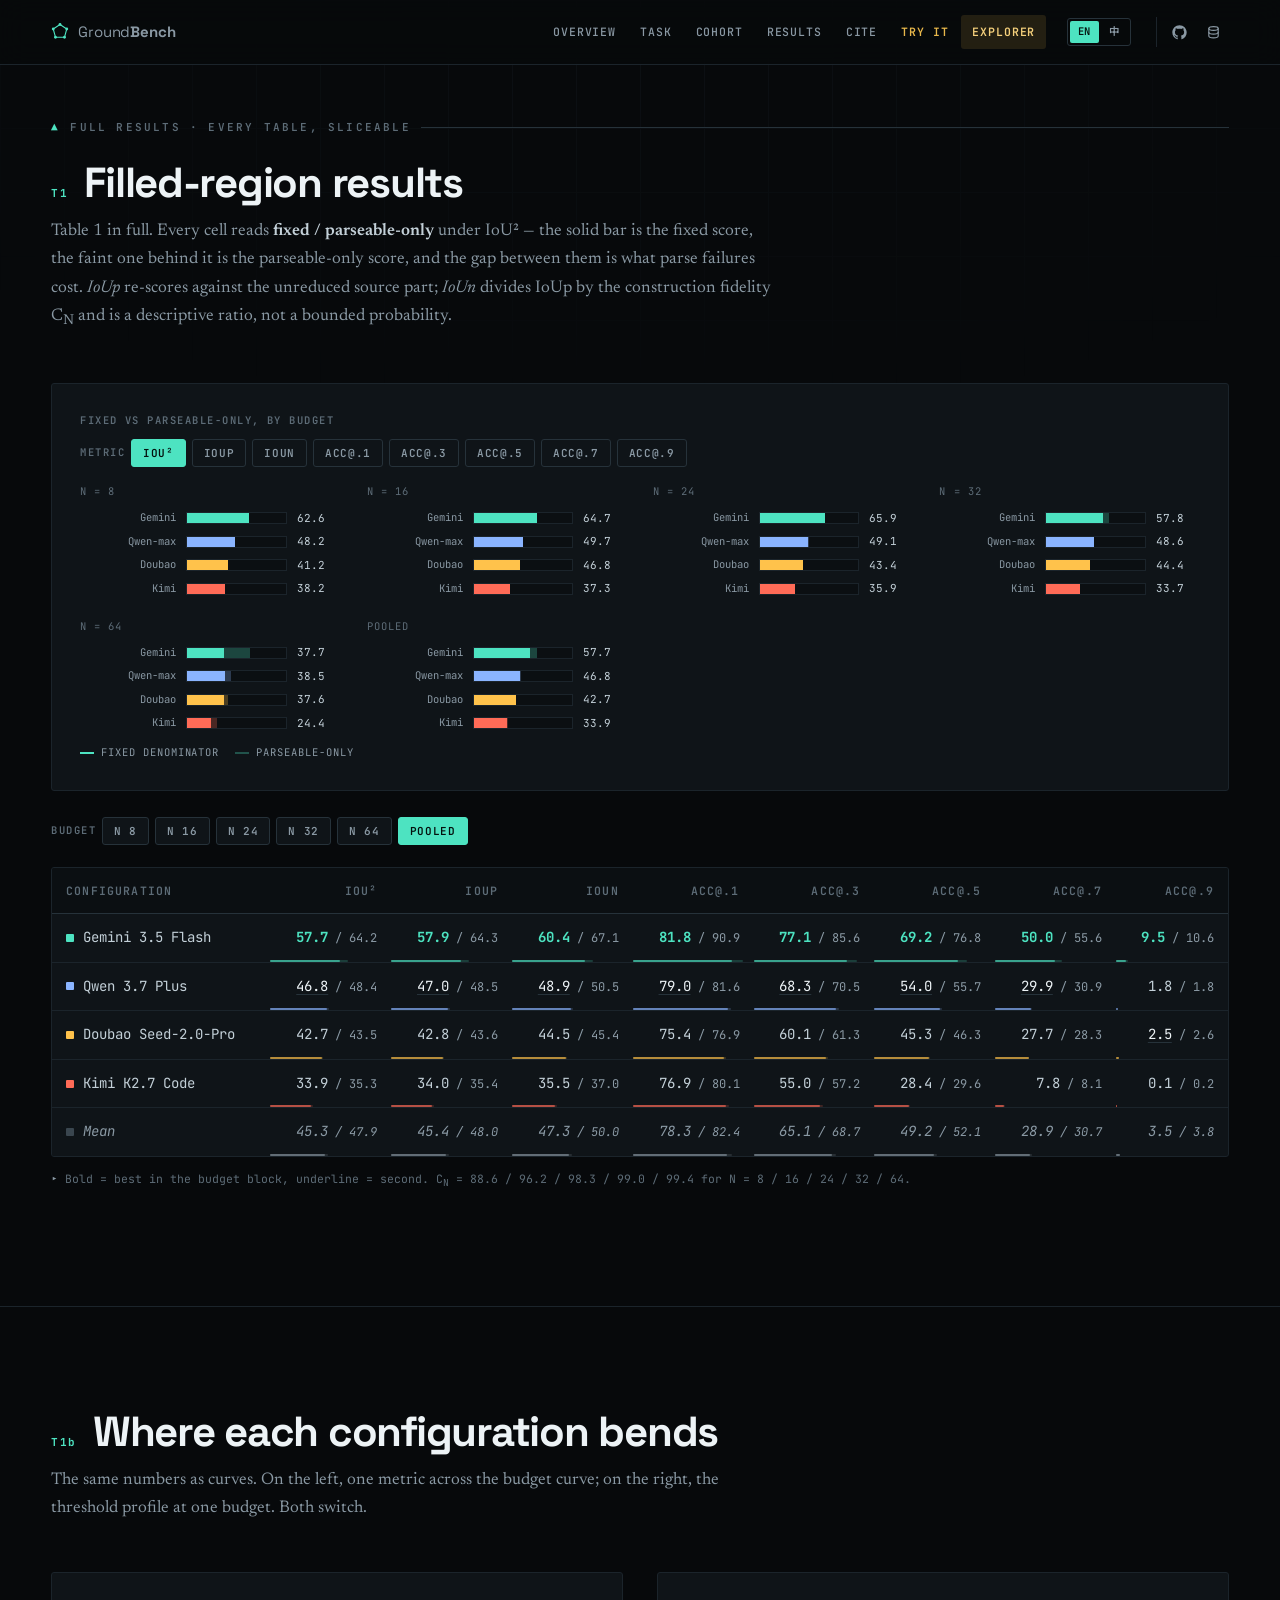
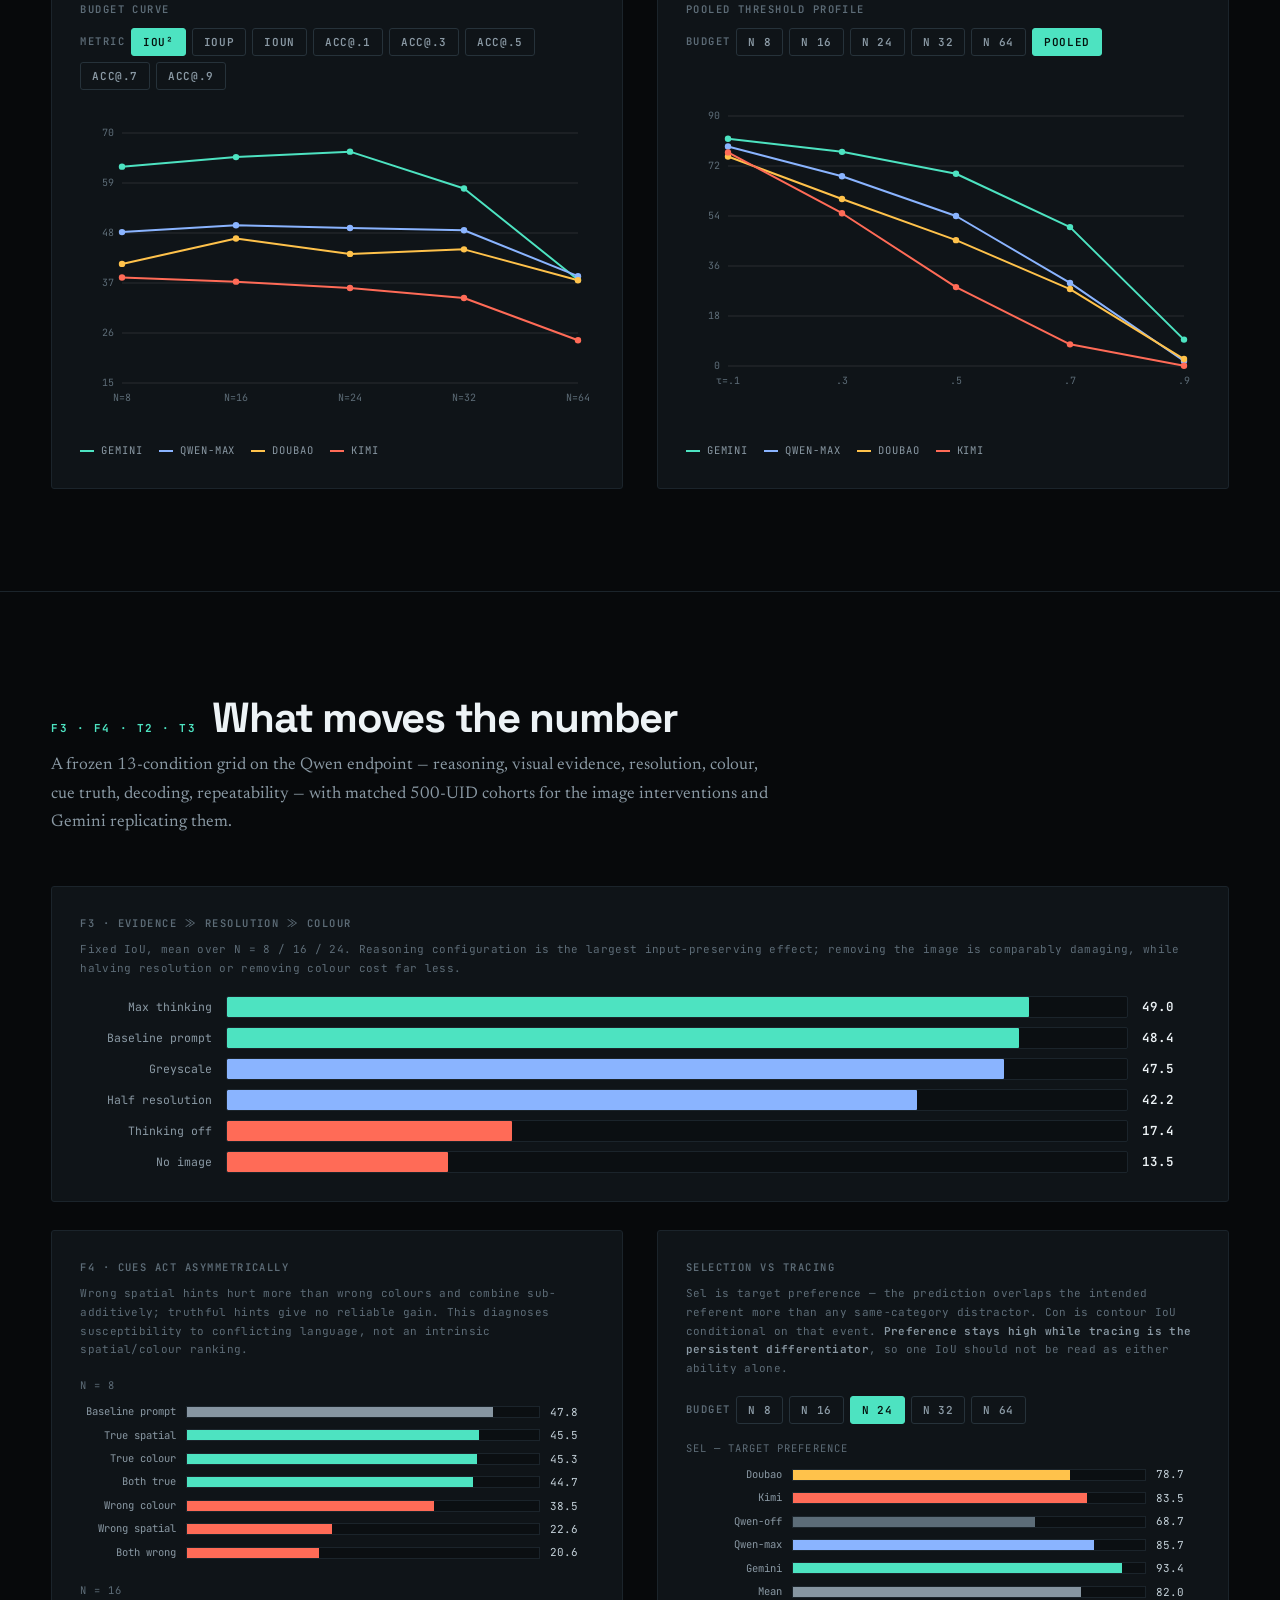
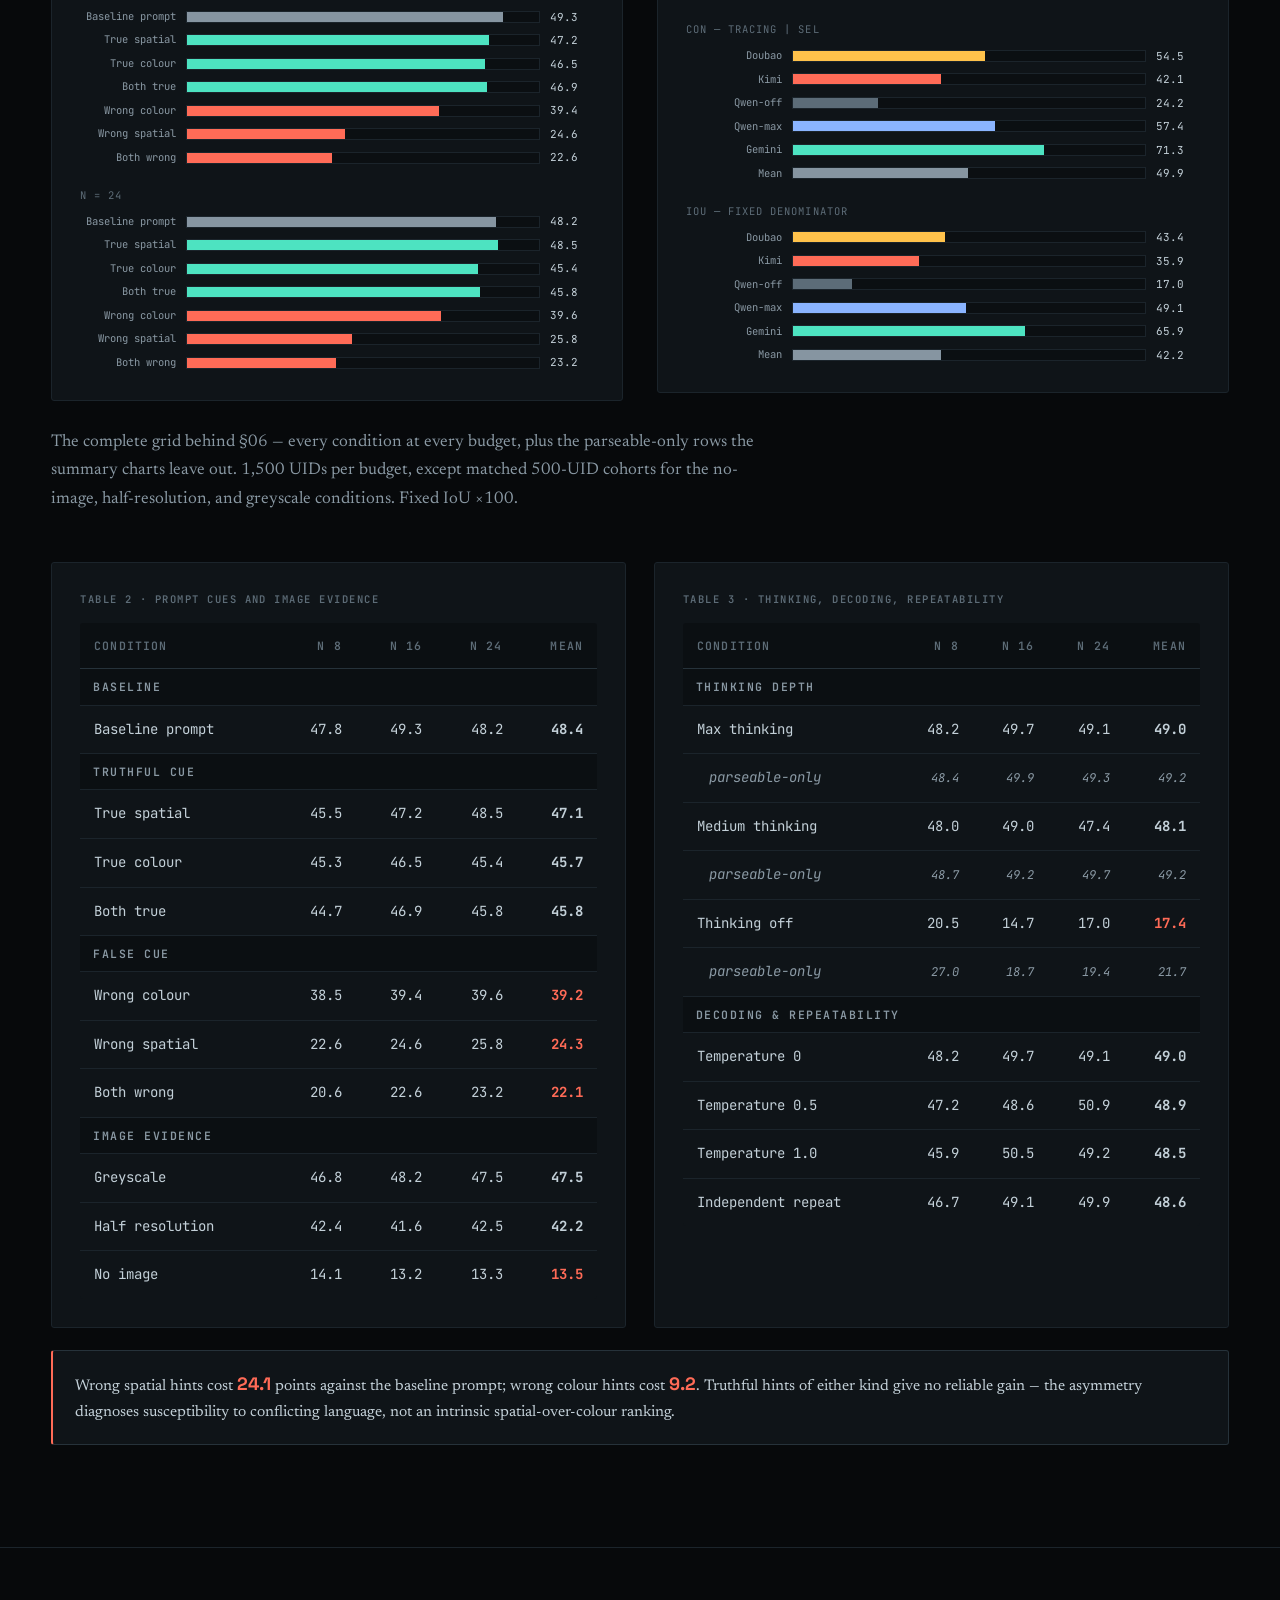
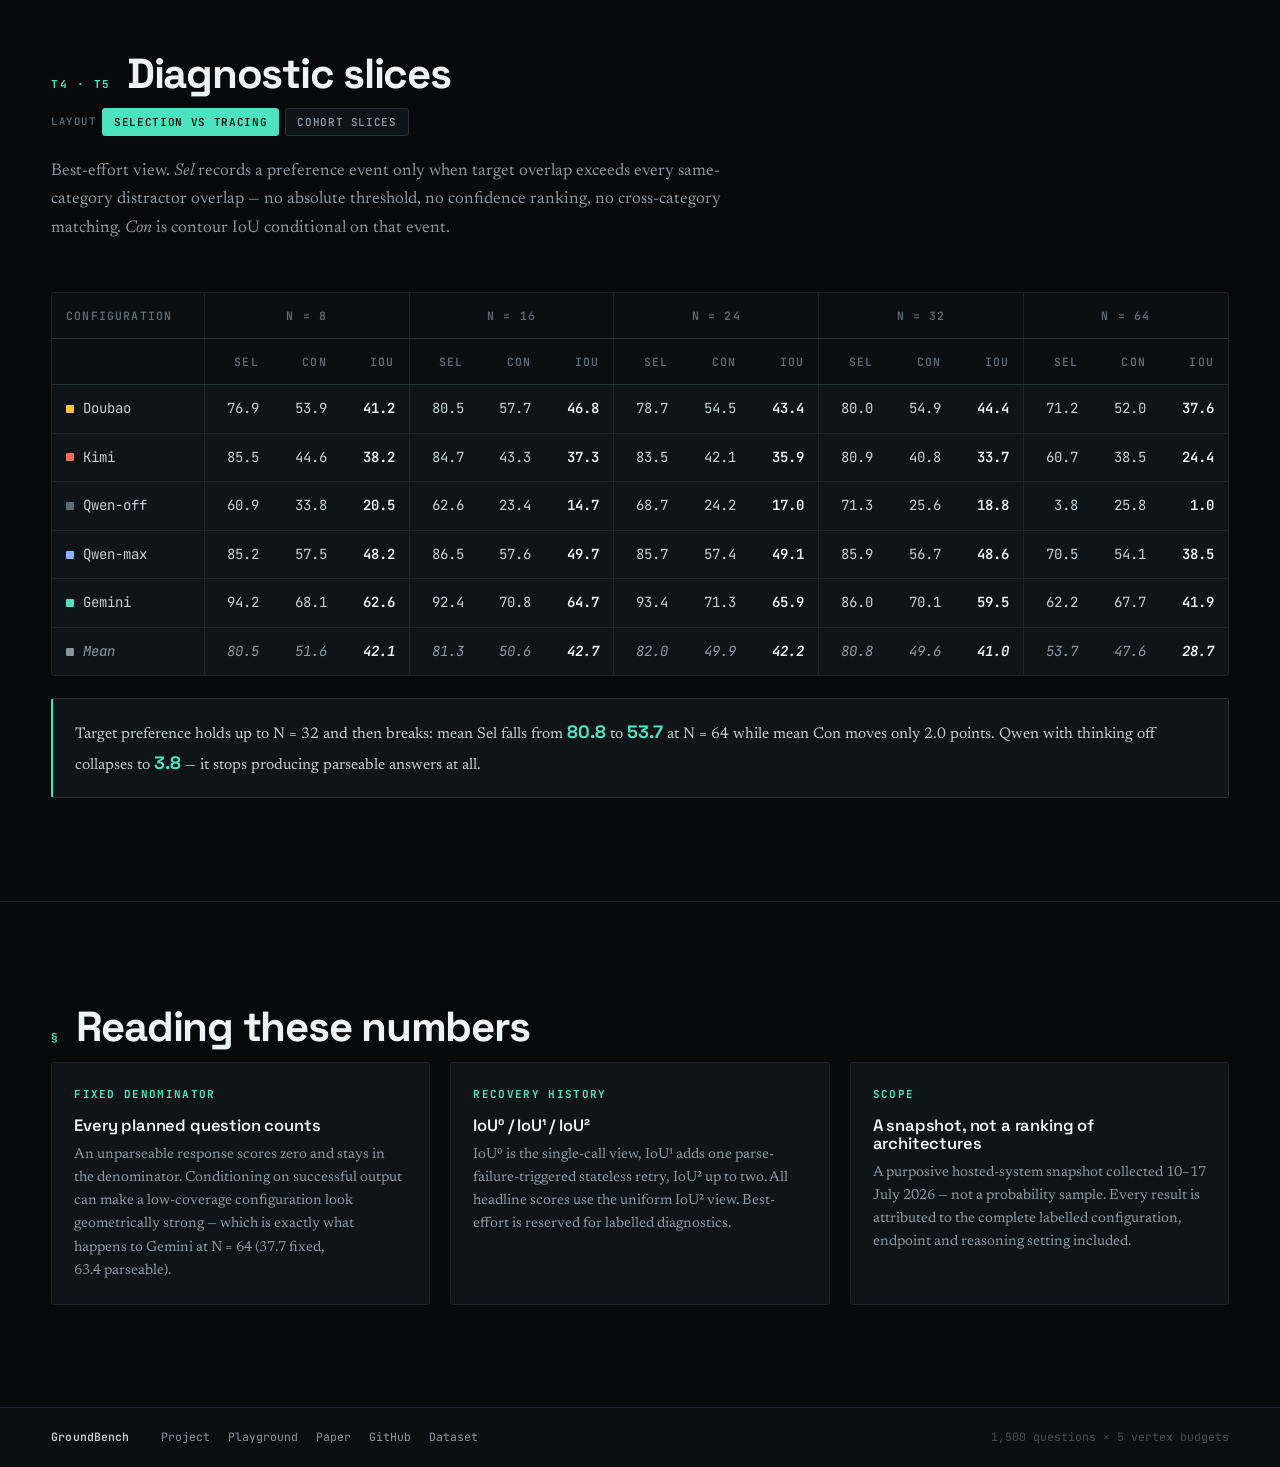
==== explorer.html @ a78e436f "Deploy the project site Three bilingual pages (project page, table explorer, tracing playground) wit" ====
<!doctype html>
<html lang="en">
<head>
<meta charset="utf-8" />
<meta name="viewport" content="width=device-width, initial-scale=1" />
<title>Results explorer — GroundBench</title>
<meta name="description" content="Every table from the GroundBench paper, sliceable: filled-region results, cue and reasoning ablations, selection/tracing diagnostics, and cohort slices." />
<link rel="preconnect" href="https://fonts.googleapis.com" />
<link rel="preconnect" href="https://fonts.gstatic.com" crossorigin />
<link href="https://fonts.googleapis.com/css2?family=JetBrains+Mono:wght@400;500;600;700&family=Space+Grotesk:wght@400;500;600;700&family=Newsreader:ital,opsz,wght@0,6..72,300;0,6..72,400;0,6..72,600;1,6..72,400&family=Noto+Sans+SC:wght@300;400;500;700&display=swap" rel="stylesheet" />
<link rel="stylesheet" href="styles.css?v=gb2" />
</head>
<body>

<header class="nav">
  <div class="nav-in">
    <a class="brand" href="index.html">
      <svg class="brand-glyph" viewBox="0 0 24 24" fill="none" aria-hidden="true"><polygon points="12,2 21,8 18,19 6,19 3,8" stroke="#4DE3C1" stroke-width="1.4" stroke-linejoin="round"/><circle cx="12" cy="2" r="1.9" fill="#4DE3C1"/><circle cx="21" cy="8" r="1.9" fill="#4DE3C1"/><circle cx="18" cy="19" r="1.9" fill="#4DE3C1"/><circle cx="6" cy="19" r="1.9" fill="#4DE3C1"/><circle cx="3" cy="8" r="1.9" fill="#4DE3C1"/></svg>
      <span class="wm"><span>Ground</span><b>Bench</b></span>
    </a>
    <button class="nav-burger" id="burger" aria-label="Menu">≡</button>
    <ul class="nav-links" id="navlinks">
      <li><a href="index.html#gap" data-t="nav.gap">Overview</a></li>
      <li><a href="index.html#task" data-t="nav.task">Task</a></li>
      <li><a href="index.html#cohort" data-t="nav.cohort">Cohort</a></li>
      <li><a href="index.html#results" data-t="nav.results">Results</a></li>
      <li><a href="index.html#cite" data-t="nav.cite">Cite</a></li>
      <li><a class="np" href="playground.html" data-t="nav.try">Try it</a></li>
      <li><a class="np on" href="explorer.html" data-t="nav.explorer">Explorer</a></li>
    </ul>
    <div class="lang" role="group" aria-label="Language">
      <button type="button" class="lang-btn" data-lang="en">EN</button>
      <button type="button" class="lang-btn" data-lang="zh">中</button>
    </div>
    <div class="nav-icons">
      <a href="https://github.com/Social-AI-2026/Groundbench-codebase" target="_blank" rel="noopener" aria-label="Code"><svg viewBox="0 0 24 24" fill="currentColor"><path d="M12 .5C5.65.5.5 5.65.5 12c0 5.08 3.29 9.39 7.86 10.91.58.11.79-.25.79-.56v-2.16c-3.2.7-3.88-1.36-3.88-1.36-.52-1.33-1.28-1.69-1.28-1.69-1.05-.72.08-.7.08-.7 1.16.08 1.77 1.19 1.77 1.19 1.03 1.77 2.71 1.26 3.37.96.1-.75.4-1.26.73-1.55-2.55-.29-5.24-1.28-5.24-5.69 0-1.26.45-2.29 1.19-3.1-.12-.29-.52-1.46.11-3.05 0 0 .97-.31 3.18 1.18.92-.26 1.91-.39 2.89-.39.98 0 1.97.13 2.89.39 2.21-1.49 3.18-1.18 3.18-1.18.63 1.59.23 2.76.11 3.05.74.81 1.19 1.84 1.19 3.1 0 4.42-2.69 5.39-5.25 5.68.41.36.78 1.05.78 2.12v3.14c0 .31.21.67.8.56C20.21 21.38 23.5 17.08 23.5 12 23.5 5.65 18.35.5 12 .5z"/></svg></a>
      <a href="https://huggingface.co/datasets/Social-AI-2026/GroundBench" target="_blank" rel="noopener" aria-label="Dataset"><svg viewBox="0 0 24 24" fill="none" stroke="currentColor" stroke-width="1.8" stroke-linecap="round"><ellipse cx="12" cy="5.5" rx="7.5" ry="3"/><path d="M4.5 5.5v6c0 1.66 3.36 3 7.5 3s7.5-1.34 7.5-3v-6"/><path d="M4.5 11.5v6c0 1.66 3.36 3 7.5 3s7.5-1.34 7.5-3v-6"/></svg></a>
    </div>
  </div>
</header>

<main>
<section class="blk" style="padding-top:118px">
  <div class="wrap">
    <div class="eyebrow"><span class="tick">▲</span> <span data-t="ex.eyebrow">Full results · every table, sliceable</span></div>
    <div class="shead"><span class="snum">T1</span><h2 data-t="ex.t1.title">Filled-region results</h2></div>
    <p class="sdek" data-th="ex.t1.dek">Table 1 in full. Every cell reads <strong>fixed / parseable-only</strong> under IoU² — the solid bar is the fixed score, the faint one behind it is the parseable-only score, and the gap between them is what parse failures cost. <em>IoUp</em> re-scores against the unreduced source part; <em>IoUn</em> divides IoUp by the construction fidelity C<sub>N</sub> and is a descriptive ratio, not a bounded probability.</p>

    <div class="panel panel-pad" style="margin-bottom:clamp(18px,2.4vw,26px)">
      <div class="lbl" style="margin-bottom:10px" data-t="ex.t1.chart">Fixed vs parseable-only, by budget</div>
      <div class="chiprow" style="margin-bottom:16px"><div class="chipset" id="t1-metric"><span class="lbl" data-t="ui.metric">Metric</span></div></div>
      <div class="gchart cols" id="t1-chart"></div>
      <div class="legend">
        <span><i style="border-color:#4DE3C1"></i><span data-t="ui.legend.fixed">Fixed denominator</span></span>
        <span><i style="border-color:rgba(77,227,193,.3)"></i><span data-t="ui.legend.parse">Parseable-only</span></span>
      </div>
    </div>

    <div class="chiprow"><div class="chipset" id="t1-budget"><span class="lbl" data-t="ui.budget">Budget</span></div></div>
    <div class="tblwrap"><table class="gb" id="t1"><tbody></tbody></table></div>
    <p class="note" style="margin-top:12px"><span class="sym">▸</span> <span data-th="ex.t1.note">Bold = best in the budget block, underline = second. C<sub>N</sub> = 88.6 / 96.2 / 98.3 / 99.0 / 99.4 for N = 8 / 16 / 24 / 32 / 64.</span></p>
  </div>
</section>

<section class="blk">
  <div class="wrap">
    <div class="shead"><span class="snum">T1b</span><h2 data-t="ex.t1b.title">Where each configuration bends</h2></div>
    <p class="sdek" data-t="ex.t1b.dek">The same numbers as curves. On the left, one metric across the budget curve; on the right, the threshold profile at one budget. Both switch.</p>
    <div class="figrow even">
      <div class="panel panel-pad">
        <div class="lbl" style="margin-bottom:10px" data-t="s5.curve">Budget curve</div>
        <div class="chiprow" style="margin-bottom:10px"><div class="chipset" id="ex-metric"><span class="lbl" data-t="ui.metric">Metric</span></div></div>
        <div class="chartbody"><canvas id="ex-curve" style="width:100%;display:block;height:300px"></canvas></div>
        <div class="legend" id="ex-legend"></div>
      </div>
      <div class="panel panel-pad">
        <div class="lbl" style="margin-bottom:10px" data-t="ex.thresh">Pooled threshold profile</div>
        <div class="chiprow" style="margin-bottom:10px"><div class="chipset" id="ex-tbudget"><span class="lbl" data-t="ui.budget">Budget</span></div></div>
        <div class="chartbody"><canvas id="ex-thresh" style="width:100%;display:block;height:300px"></canvas></div>
        <div class="legend" id="ex-legend2"></div>
      </div>
    </div>
  </div>
</section>

<section class="blk">
  <div class="wrap">
    <div class="shead"><span class="snum">F3 · F4 · T2 · T3</span><h2 data-t="s6.title">What moves the number</h2></div>
    <p class="sdek" data-t="s6.dek">A frozen 13-condition grid on the Qwen endpoint — reasoning, visual evidence, resolution, colour, cue truth, decoding, repeatability — with matched 500-UID cohorts for the image interventions and Gemini replicating them.</p>

    <div class="panel panel-pad" style="margin-bottom:clamp(18px,2.4vw,28px)">
      <div class="lbl" style="margin-bottom:4px" data-t="s6.p1.k">F3 · Evidence ≫ resolution ≫ colour</div>
      <p class="figcap" style="margin:8px 0 18px" data-t="s6.p1.b">Fixed IoU, mean over N = 8 / 16 / 24. Reasoning configuration is the largest input-preserving effect; removing the image is comparably damaging, while halving resolution or removing colour cost far less.</p>
      <div class="bars" id="cue-bars"></div>
    </div>

    <div class="figrow" style="margin-bottom:clamp(18px,2.4vw,28px);align-items:start">
      <div class="panel panel-pad">
        <div class="lbl" style="margin-bottom:4px" data-t="s6.p3.k">F4 · Cues act asymmetrically</div>
        <p class="figcap" style="margin:8px 0 18px" data-t="s6.p3.b">Wrong spatial hints hurt more than wrong colours and combine sub-additively; truthful hints give no reliable gain. This diagnoses susceptibility to conflicting language, not an intrinsic spatial/colour ranking.</p>
        <div class="gchart" id="cue-grid"></div>
      </div>
      <div class="panel panel-pad">
        <div class="lbl" style="margin-bottom:4px" data-t="s6.p4.k">Selection vs tracing</div>
        <p class="figcap" style="margin:8px 0 18px" data-th="s6.p4.b">Sel is target preference — the prediction overlaps the intended referent more than any same-category distractor. Con is contour IoU conditional on that event. <b>Preference stays high while tracing is the persistent differentiator</b>, so one IoU should not be read as either ability alone.</p>
        <div class="chiprow" style="margin-bottom:16px"><div class="chipset" id="sel-budget"><span class="lbl" data-t="ui.budget">Budget</span></div></div>
        <div class="gchart" id="sel-chart"></div>
      </div>
    </div>

    <p class="sdek" data-t="ex.t23.dek">The complete grid behind §06 — every condition at every budget, plus the parseable-only rows the summary charts leave out. 1,500 UIDs per budget, except matched 500-UID cohorts for the no-image, half-resolution, and greyscale conditions. Fixed IoU ×100.</p>
    <div class="grid2">
      <div class="panel panel-pad">
        <div class="lbl" style="margin-bottom:14px" data-t="ex.t2.hd">Table 2 · prompt cues and image evidence</div>
        <div class="tblwrap" style="border:0"><table class="gb" id="t2"><tbody></tbody></table></div>
      </div>
      <div class="panel panel-pad">
        <div class="lbl" style="margin-bottom:14px" data-t="ex.t3.hd">Table 3 · thinking, decoding, repeatability</div>
        <div class="tblwrap" style="border:0"><table class="gb" id="t3"><tbody></tbody></table></div>
      </div>
    </div>
    <div class="callout warn" style="margin-top:22px" data-th="ex.t23.callout">Wrong spatial hints cost <span class="big">24.1</span> points against the baseline prompt; wrong colour hints cost <span class="big">9.2</span>. Truthful hints of either kind give no reliable gain — the asymmetry diagnoses susceptibility to conflicting language, not an intrinsic spatial-over-colour ranking.</div>
  </div>
</section>

<section class="blk">
  <div class="wrap">
    <div class="shead"><span class="snum">T4 · T5</span><h2 data-t="ex.diag.title">Diagnostic slices</h2></div>
    <div class="chiprow"><div class="chipset" id="diag-tab"><span class="lbl" data-t="ui.view">View</span></div></div>

    <div data-pane="sel">
      <p class="sdek" data-th="ex.t4.dek">Best-effort view. <em>Sel</em> records a preference event only when target overlap exceeds every same-category distractor overlap — no absolute threshold, no confidence ranking, no cross-category matching. <em>Con</em> is contour IoU conditional on that event.</p>
      <div class="tblwrap"><table class="gb" id="t4"><tbody></tbody></table></div>
      <div class="callout" style="margin-top:22px" data-th="ex.t4.callout">Target preference holds up to N = 32 and then breaks: mean Sel falls from <span class="big">80.8</span> to <span class="big">53.7</span> at N = 64 while mean Con moves only 2.0 points. Qwen with thinking off collapses to <span class="big">3.8</span> — it stops producing parseable answers at all.</div>
    </div>

    <div data-pane="slice" hidden>
      <p class="sdek" data-t="ex.t5.dek">Pooled fixed-IoU by composite difficulty, its components, and semantic group. Difficulty, D, Q, and RS use IoU²; semantic groups use best-effort.</p>
      <div class="tblwrap"><table class="gb" id="t5"><tbody></tbody></table></div>
      <div class="grid3" style="margin-top:26px">
        <div class="fcard"><span class="n" data-t="ex.t5.c1.k">DIFFICULTY</span><h4 data-t="ex.t5.c1.h">Consistent easy → hard decline</h4><p data-t="ex.t5.c1.b">Every configuration loses 13–16 points from easy to hard, and matched parseable-only losses implicate conditional geometry rather than format coverage.</p></div>
        <div class="fcard"><span class="n" data-t="ex.t5.c2.k">COMPLEXITY Q</span><h4 data-t="ex.t5.c2.h">Contour complexity dominates</h4><p data-t="ex.t5.c2.b">Q = ℓ²/(4πA). The Q1→Q3 drop (−10.2 mean) is the steepest single-axis effect in the table — more than distractor count.</p></div>
        <div class="fcard"><span class="n" data-t="ex.t5.c3.k">SCALE RS</span><h4 data-t="ex.t5.c3.h">Small targets are the hard case</h4><p data-th="ex.t5.c3.b">RS is target-box area over image area. Unlike every other axis, scores <em>rise</em> from RS1 to RS3: small referents cost 8.6 mean points.</p></div>
      </div>
    </div>
  </div>
</section>

<section class="blk">
  <div class="wrap">
    <div class="shead"><span class="snum">§</span><h2 data-t="ex.read.title">Reading these numbers</h2></div>
    <div class="grid3">
      <div class="fcard"><span class="n" data-t="ex.read.c1.k">FIXED DENOMINATOR</span><h4 data-t="ex.read.c1.h">Every planned question counts</h4><p data-t="ex.read.c1.b">An unparseable response scores zero and stays in the denominator. Conditioning on successful output can make a low-coverage configuration look geometrically strong — which is exactly what happens to Gemini at N = 64 (37.7 fixed, 63.4 parseable).</p></div>
      <div class="fcard"><span class="n" data-t="ex.read.c2.k">RECOVERY HISTORY</span><h4 data-t="ex.read.c2.h">IoU⁰ / IoU¹ / IoU²</h4><p data-t="ex.read.c2.b">IoU⁰ is the single-call view, IoU¹ adds one parse-failure-triggered stateless retry, IoU² up to two. All headline scores use the uniform IoU² view. Best-effort is reserved for labelled diagnostics.</p></div>
      <div class="fcard"><span class="n" data-t="ex.read.c3.k">SCOPE</span><h4 data-t="ex.read.c3.h">A snapshot, not a ranking of architectures</h4><p data-t="ex.read.c3.b">A purposive hosted-system snapshot collected 10–17 July 2026 — not a probability sample. Every result is attributed to the complete labelled configuration, endpoint and reasoning setting included.</p></div>
    </div>
  </div>
</section>
</main>

<footer>
  <div class="wrap foot">
    <span class="fb">GroundBench</span>
    <nav class="fl"><a href="index.html" data-t="ft.home">Project</a><a href="playground.html" data-t="ft.try">Playground</a><a href="uploads/GroundBench_Arxiv.pdf" target="_blank" data-t="ft.paper">Paper</a><a href="https://github.com/Social-AI-2026/Groundbench-codebase" target="_blank" rel="noopener" data-t="ft.code">GitHub</a><a href="https://huggingface.co/datasets/Social-AI-2026/GroundBench" target="_blank" rel="noopener" data-t="ft.data">Dataset</a></nav>
    <span class="fn" data-t="ft.note">1,500 × 5</span>
  </div>
</footer>

<script src="results.js?v=gb2"></script>
<script src="poly.js?v=gb2"></script>
<script src="i18n.js?v=gb2"></script>
<script src="explorer.js?v=gb2"></script>
</body>
</html>
---- styles.css ----
/* ==========================================================================
   GROUNDINGBENCH — vector-lab theme
   box = amber · reference contour = mint · model prediction = coral
   ========================================================================== */

:root{
  --bg:#07090B; --bg-2:#0B0F12; --panel:#0F1418; --panel-2:#131A1F;
  --line:#1B242B; --line-2:#26323A;
  --ink:#EDF3F6; --ink-2:#C3D0D8; --muted:#8A99A4; --dim:#5D6C77;
  --gold:#E8B84B; --ref:#4DE3C1; --pred:#FF6B57; --box:#FFC24B; --blue:#8AB4FF;
  --ref-dim:rgba(77,227,193,.13); --pred-dim:rgba(255,107,87,.13); --box-dim:rgba(255,194,75,.10);
  --mono:"JetBrains Mono",ui-monospace,SFMono-Regular,Menlo,"Noto Sans SC",monospace;
  --disp:"Space Grotesk","Noto Sans SC",system-ui,sans-serif;
  --serif:"Newsreader","Noto Sans SC",Georgia,serif;
  --pad:clamp(20px,4vw,64px);
  --maxw:1280px;
  --r:3px;
}

*{box-sizing:border-box}
html{scroll-behavior:smooth;scroll-padding-top:96px;-webkit-text-size-adjust:100%}
html.gated{overflow:hidden}
body{margin:0;background:var(--bg);color:var(--ink);font-family:var(--serif);font-size:17.5px;line-height:1.68;-webkit-font-smoothing:antialiased;overflow-x:hidden}
body::before{content:"";position:fixed;inset:0;pointer-events:none;z-index:0;background-image:linear-gradient(var(--line) 1px,transparent 1px),linear-gradient(90deg,var(--line) 1px,transparent 1px);background-size:64px 64px;opacity:.34;mask-image:radial-gradient(ellipse 90% 60% at 50% 0%,#000 0%,transparent 78%)}
img{max-width:100%;display:block}
a{color:var(--ref);text-decoration:none;transition:color .18s}
a:hover{color:#8CF2DA}
::selection{background:rgba(77,227,193,.26);color:#fff}
h1,h2,h3,h4{font-family:var(--disp);font-weight:700;letter-spacing:-.02em;line-height:1.08;margin:0}
p{margin:0 0 1.05em;text-wrap:pretty}
code,kbd{font-family:var(--mono);font-size:.86em}

.wrap{max-width:var(--maxw);margin:0 auto;padding-inline:var(--pad);position:relative;z-index:1}
.narrow{max-width:74ch}

/* ============================== NAV ====================================== */
.nav{position:fixed;top:0;left:0;right:0;z-index:60;backdrop-filter:blur(14px);background:rgba(7,9,11,.78);border-bottom:1px solid var(--line)}
.nav-in{max-width:var(--maxw);margin:0 auto;padding:0 var(--pad);height:64px;display:flex;align-items:center;gap:clamp(8px,1.6vw,26px);min-width:0}
.nav-in>*{min-width:0}
.brand{display:flex;align-items:center;gap:9px;font-family:var(--disp);font-size:15px;letter-spacing:-.01em;color:var(--ink);white-space:nowrap}
.brand:hover{color:var(--ink)}
.brand b{font-weight:700}
.brand .wm{display:inline-flex}
.brand span{font-weight:400;color:var(--muted)}
.brand-glyph{width:18px;height:18px;flex:none}
.nav-links{display:flex;align-items:center;gap:2px;margin-left:auto;list-style:none;padding:0}
.nav-links a{font-family:var(--mono);font-size:11.5px;font-weight:500;letter-spacing:.075em;text-transform:uppercase;color:var(--muted);padding:7px clamp(7px,.9vw,11px);border-radius:var(--r);transition:color .16s,background .16s;display:block;white-space:nowrap}
.nav-links a:hover{color:var(--ink);background:var(--panel-2)}
.nav-links a.on{color:var(--ref);background:var(--ref-dim)}
.nav-icons{display:flex;gap:4px;padding-left:8px;border-left:1px solid var(--line);margin-left:4px;flex:none}
.nav-icons a{width:30px;height:30px;display:grid;place-items:center;color:var(--muted);border-radius:var(--r);transition:.16s}
.nav-icons a:hover{color:var(--ink);background:var(--panel-2)}
.nav-icons svg{width:15px;height:15px}
.nav-burger{display:none;margin-left:auto;background:none;border:1px solid var(--line);color:var(--ink);border-radius:var(--r);width:34px;height:30px;cursor:pointer;font-size:13px}
.lang{display:flex;gap:2px;border:1px solid var(--line-2);border-radius:var(--r);padding:2px;flex:none}
.lang-btn{font-family:var(--mono);font-size:10.5px;font-weight:600;letter-spacing:.05em;background:none;border:0;color:var(--muted);padding:4px 8px;border-radius:2px;cursor:pointer;transition:.15s;line-height:1.3}
.lang-btn:hover{color:var(--ink)}
.lang-btn.on{background:var(--ref);color:#04120E}
body.zh{font-family:"Noto Sans SC",system-ui,sans-serif;font-size:16px;line-height:1.85}
body.zh .hero-lede,body.zh .sdek{font-size:15.5px}
body.zh h1,body.zh h2,body.zh h3,body.zh h4{letter-spacing:-.005em;font-weight:700}
body.zh .hero h1{letter-spacing:-.035em}
body.zh .fcard p,body.zh .callout{font-size:14.5px}

/* ============================== HERO ===================================== */
.hero{padding:132px 0 clamp(56px,7vw,96px);position:relative}
.hero-grid{display:grid;grid-template-columns:minmax(0,1.02fr) minmax(0,.98fr);gap:clamp(28px,4.4vw,66px);align-items:center}
.eyebrow{font-family:var(--mono);font-size:11px;font-weight:600;letter-spacing:.2em;text-transform:uppercase;color:var(--dim);display:flex;align-items:center;gap:10px;margin-bottom:24px}
.eyebrow::after{content:"";flex:1;height:1px;background:var(--line-2)}
.eyebrow .tick{color:var(--ref)}
.hero h1{font-size:clamp(40px,6.6vw,80px);line-height:.94;letter-spacing:-.035em;margin-bottom:20px}
.hero h1 .l1{display:block;color:var(--ink-2);font-weight:400}
.hero h1 .l2{display:block;color:var(--ink)}
.hero h1 .l2 em{font-style:normal;color:var(--ref)}
.hero-sub{font-family:var(--disp);font-weight:500;font-size:clamp(17px,2vw,22px);line-height:1.34;letter-spacing:-.015em;color:var(--ink-2);max-width:26ch;margin:0 0 22px}
.hero-lede{font-size:16.5px;color:var(--muted);max-width:52ch;margin-bottom:28px}
.hero-lede strong{color:var(--ink-2);font-weight:600}
.authors{font-family:var(--mono);font-size:11.5px;letter-spacing:.03em;color:var(--dim);margin-bottom:26px;line-height:1.9}
.authors b{color:var(--ink-2);font-weight:500}

.btnrow{display:flex;flex-wrap:wrap;gap:9px}
.btn{display:inline-flex;align-items:center;gap:8px;font-family:var(--mono);font-size:12px;font-weight:600;letter-spacing:.07em;text-transform:uppercase;padding:10px 17px;border:1px solid var(--line-2);border-radius:var(--r);color:var(--ink-2);background:var(--panel);transition:.18s}
.btn:hover{color:var(--ink);border-color:var(--dim);background:var(--panel-2);transform:translateY(-1px)}
.btn svg{width:13px;height:13px;flex:none}
.btn.hi{background:var(--ref);border-color:var(--ref);color:#04120E}
.btn.hi:hover{background:#6DEDCE;border-color:#6DEDCE;color:#04120E}

/* hero figure */
.stage{position:relative;border:1px solid var(--line);background:linear-gradient(180deg,var(--panel) 0%,var(--bg-2) 100%);border-radius:var(--r);overflow:hidden}
.stage canvas{display:block;width:100%;height:400px}
#hero-canvas{height:460px}#gap-canvas{height:400px}#algo-canvas{height:360px}
#curve-canvas{display:block;width:100%;height:300px}
.stage-hud{position:absolute;inset:auto 0 0 0;display:flex;justify-content:space-between;align-items:flex-end;gap:12px;padding:12px 14px;font-family:var(--mono);font-size:10.5px;letter-spacing:.1em;text-transform:uppercase;color:var(--dim);pointer-events:none;white-space:nowrap}
.stage-tag{position:absolute;top:12px;left:14px;right:14px;font-family:var(--mono);font-size:10.5px;letter-spacing:.12em;text-transform:uppercase;color:var(--dim);white-space:nowrap;overflow:hidden;text-overflow:ellipsis;pointer-events:none}
.corner{position:absolute;width:9px;height:9px;border:1px solid var(--line-2)}
.corner.tl{top:7px;left:7px;border-right:0;border-bottom:0}
.corner.tr{top:7px;right:7px;border-left:0;border-bottom:0}
.corner.bl{bottom:7px;left:7px;border-right:0;border-top:0}
.corner.br{bottom:7px;right:7px;border-left:0;border-top:0}
.legend{display:flex;flex-wrap:wrap;gap:8px 16px;margin-top:12px;font-family:var(--mono);font-size:10.5px;letter-spacing:.09em;text-transform:uppercase;color:var(--muted)}
.legend span{white-space:nowrap}
.legend i{display:inline-block;width:14px;height:0;border-top:2px solid;margin-right:7px;vertical-align:middle}

/* ============================== STAT BAR ================================= */
.statbar{border-block:1px solid var(--line);background:var(--bg-2)}
.statbar-in{max-width:var(--maxw);margin:0 auto;padding:0 var(--pad);display:grid;grid-template-columns:repeat(4,1fr)}
.stat{padding:26px 0;border-left:1px solid var(--line);padding-left:22px}
.stat:first-child{border-left:0;padding-left:0}
.stat .v{font-family:var(--disp);font-weight:700;font-size:clamp(26px,3.2vw,38px);letter-spacing:-.03em;line-height:1;color:var(--ink)}
.stat .v small{font-size:.5em;font-weight:500;color:var(--dim);letter-spacing:0}
.stat .k{font-family:var(--mono);font-size:10.5px;letter-spacing:.11em;text-transform:uppercase;color:var(--dim);margin-top:9px}
.stat.hi .v{color:var(--ref)}
.stat.lo .v{color:var(--pred)}

/* ============================== SECTIONS ================================= */
section.blk{padding:clamp(64px,8vw,112px) 0;position:relative}
section.blk+section.blk{border-top:1px solid var(--line)}
.shead{display:flex;align-items:baseline;gap:16px;margin-bottom:12px;flex-wrap:wrap}
.shead .snum{flex:none}
.shead h2{flex:1 1 340px;min-width:0}
.snum{font-family:var(--mono);font-size:11px;font-weight:700;letter-spacing:.14em;color:var(--ref)}
.shead h2{font-size:clamp(26px,3.6vw,42px);letter-spacing:-.03em}
.sdek{font-size:17px;color:var(--muted);max-width:72ch;margin-bottom:clamp(30px,4vw,48px)}
.sdek strong{color:var(--ink-2);font-weight:600}
h3.sub{font-family:var(--disp);font-size:19px;font-weight:600;letter-spacing:-.015em;margin:0 0 6px}
.lbl{font-family:var(--mono);font-size:10.5px;font-weight:600;letter-spacing:.14em;text-transform:uppercase;color:var(--dim);white-space:nowrap}

/* ============================== PANELS =================================== */
.panel{border:1px solid var(--line);background:var(--panel);border-radius:var(--r);position:relative}
.panel-pad{padding:clamp(18px,2.4vw,28px)}
.grid2{display:grid;grid-template-columns:1fr 1fr;gap:clamp(16px,2.2vw,28px)}
.grid3{display:grid;grid-template-columns:repeat(3,1fr);gap:clamp(14px,1.8vw,20px)}
.grid4{display:grid;grid-template-columns:repeat(4,1fr);gap:clamp(12px,1.6vw,18px)}

.fcard{border:1px solid var(--line);background:var(--panel);border-radius:var(--r);padding:22px;position:relative;transition:border-color .2s,background .2s}
.fcard:hover{border-color:var(--line-2);background:var(--panel-2)}
.fcard .n{font-family:var(--mono);font-size:11px;font-weight:700;letter-spacing:.12em;color:var(--ref);margin-bottom:14px;display:block}
.fcard h4{font-family:var(--disp);font-size:16.5px;font-weight:600;letter-spacing:-.01em;margin-bottom:8px}
.fcard p{font-size:14.5px;line-height:1.6;color:var(--muted);margin:0}
.fcard p+p{margin-top:.7em}

/* two-column figure + note */
.figrow{display:grid;grid-template-columns:minmax(0,1fr) minmax(0,1fr);gap:clamp(18px,2.6vw,34px);align-items:center}
.figrow.even{align-items:stretch}
.figrow.even>*{display:flex;flex-direction:column}
.figrow.even>*>.panel,.figrow.even>.panel{flex:1}
.figrow.even .chartbody{flex:1;display:flex;flex-direction:column;justify-content:center;min-height:330px}
.figcap{font-family:var(--mono);font-size:11px;line-height:1.7;letter-spacing:.03em;color:var(--dim);margin-top:12px}
.figcap b{color:var(--muted);font-weight:600}

/* control chips */
.chips{display:flex;flex-wrap:wrap;gap:6px;align-items:center}
.chips .lbl{margin-right:6px}
.chip{font-family:var(--mono);font-size:11px;font-weight:600;letter-spacing:.06em;text-transform:uppercase;padding:6px 11px;border:1px solid var(--line-2);background:var(--panel);color:var(--muted);border-radius:var(--r);cursor:pointer;transition:.15s}
.chip:hover{color:var(--ink);border-color:var(--dim)}
.chip.on{background:var(--ref);border-color:var(--ref);color:#04120E}
.chip.on:hover{color:#04120E}
.chiprow{display:flex;flex-wrap:wrap;gap:18px;align-items:center;margin-bottom:22px}
.chipset{display:flex;flex-wrap:wrap;align-items:center;gap:6px;min-width:0}

.slider{-webkit-appearance:none;appearance:none;width:100%;height:2px;background:var(--line-2);outline:0;margin:18px 0 6px}
.slider::-webkit-slider-thumb{-webkit-appearance:none;width:15px;height:15px;border-radius:50%;background:var(--ref);cursor:pointer;border:3px solid var(--bg)}
.slider::-moz-range-thumb{width:15px;height:15px;border-radius:50%;background:var(--ref);cursor:pointer;border:3px solid var(--bg)}

/* ============================== TABLE ==================================== */
.tblwrap{border:1px solid var(--line);border-radius:var(--r);overflow-x:auto;background:var(--panel)}
table.gb{width:100%;border-collapse:collapse;font-family:var(--mono);font-size:14px}
table.gb th{text-align:right;padding:13px 14px;font-size:11.5px;font-weight:600;letter-spacing:.1em;text-transform:uppercase;color:var(--dim);border-bottom:1px solid var(--line-2);white-space:nowrap;background:var(--bg-2);position:sticky;top:0}
table.gb th:first-child,table.gb td:first-child{text-align:left;position:sticky;left:0;background:var(--panel);z-index:2}
table.gb th:first-child{background:var(--bg-2);z-index:3}
table.gb td{text-align:right;padding:12px 14px;border-bottom:1px solid var(--line);color:var(--ink-2);white-space:nowrap;font-variant-numeric:tabular-nums}
table.gb tbody tr:hover td{background:var(--panel-2)}
table.gb tbody tr:hover td:first-child{background:var(--panel-2)}
table.gb tr:last-child td{border-bottom:0}
table.gb .best{color:var(--ref);font-weight:700}
table.gb .second{color:var(--ink);text-decoration:underline;text-underline-offset:3px;text-decoration-color:var(--line-2)}
table.gb .par{color:var(--muted);font-size:.86em}
table.gb td.num{position:relative}
table.gb td.num .cb,table.gb td.num .cbp{position:absolute;left:0;bottom:0;height:2px;border-radius:1px;pointer-events:none}
table.gb td.num .cb{opacity:.62}
table.gb td.num .cbp{opacity:.2}
table.gb .mdl{display:flex;align-items:center;gap:9px}
table.gb .swatch{width:8px;height:8px;flex:none;border-radius:1px}
table.gb .vendor{color:var(--dim);font-size:11px;letter-spacing:.06em}
table.gb tr.grp td{background:var(--bg-2);color:var(--muted);font-size:11.5px;letter-spacing:.13em;text-transform:uppercase;padding:8px 13px;font-weight:600}
table.gb tr.grp td:first-child{background:var(--bg-2)}
table.gb tr.meanrow td{color:var(--muted);font-style:italic}

/* ============================== BARS ===================================== */
.bars{display:flex;flex-direction:column;gap:9px}
.bar{display:grid;grid-template-columns:132px minmax(0,1fr) 58px;align-items:center;gap:14px}
.bar .nm{font-family:var(--mono);font-size:11.5px;color:var(--muted);text-align:right;white-space:nowrap;overflow:hidden;text-overflow:ellipsis}
.bar .track{height:22px;background:var(--bg-2);border:1px solid var(--line);border-radius:2px;position:relative;overflow:hidden}
.bar .fill{position:absolute;inset:0 auto 0 0;border-radius:1px;transition:width .5s cubic-bezier(.16,1,.3,1)}
.bar .val{font-family:var(--mono);font-size:12.5px;font-weight:600;color:var(--ink);font-variant-numeric:tabular-nums}
.bar.muted .fill{opacity:.42}

/* grouped multi-series chart */
.gchart{display:grid;gap:20px}
.gchart.cols{grid-template-columns:repeat(auto-fit,minmax(252px,1fr));gap:20px 26px}
.gser .gf.ghost{opacity:.26}
.gcol{display:flex;flex-direction:column;gap:5px}
.gcol .gl{font-family:var(--mono);font-size:10.5px;letter-spacing:.1em;text-transform:uppercase;color:var(--dim);margin-bottom:3px}
.gser{display:grid;grid-template-columns:96px minmax(0,1fr) 44px;align-items:center;gap:10px}
.gser .gn{font-family:var(--mono);font-size:10.5px;color:var(--muted);text-align:right;white-space:nowrap;overflow:hidden;text-overflow:ellipsis}
.gser .gt{height:12px;background:var(--bg-2);border:1px solid var(--line);position:relative;overflow:hidden}
.gser .gf{position:absolute;inset:0 auto 0 0;transition:width .45s cubic-bezier(.16,1,.3,1)}
.gser .gv{font-family:var(--mono);font-size:11px;color:var(--ink-2);font-variant-numeric:tabular-nums}

/* line chart holder */
.linechart{width:100%;display:block}

/* ============================== CODE ===================================== */
.code{border:1px solid var(--line);background:var(--bg-2);border-radius:var(--r);position:relative;overflow:hidden}
.code-hd{display:flex;justify-content:space-between;align-items:center;padding:9px 14px;border-bottom:1px solid var(--line);font-family:var(--mono);font-size:10.5px;letter-spacing:.12em;text-transform:uppercase;color:var(--dim)}
.code pre{margin:0;padding:16px 18px;overflow-x:auto;font-family:var(--mono);font-size:12.5px;line-height:1.75;color:var(--ink-2)}
.code .kw{color:var(--ref)}
.code .dim{color:var(--dim)}
.code .str{color:var(--box)}
.copy{font-family:var(--mono);font-size:10.5px;font-weight:600;letter-spacing:.1em;text-transform:uppercase;background:none;border:1px solid var(--line-2);color:var(--muted);padding:4px 10px;border-radius:var(--r);cursor:pointer;transition:.15s}
.copy:hover{color:var(--ink);border-color:var(--dim)}
.copy.done{color:var(--ref);border-color:var(--ref)}

/* algorithm box */
.algo{font-family:var(--mono);font-size:12.5px;line-height:1.85;color:var(--ink-2)}
.algo .ln{display:grid;grid-template-columns:22px 1fr;gap:10px}
.algo .ln>span:first-child{color:var(--dim)}
.algo .kw{color:var(--ref)}
.algo .cm{color:var(--dim)}

/* ============================== MISC ===================================== */
.callout{border:1px solid var(--line-2);border-left:2px solid var(--ref);background:var(--panel);padding:18px 22px;border-radius:var(--r);font-size:15.5px;color:var(--ink-2)}
.callout .big{font-family:var(--disp);font-weight:700;color:var(--ref);font-size:1.16em}
.callout.warn{border-left-color:var(--pred)}
.callout.warn .big{color:var(--pred)}

.kvs{display:grid;gap:0;font-family:var(--mono);font-size:12px}
.kv{display:flex;justify-content:space-between;align-items:baseline;gap:16px;padding:10px 0;border-bottom:1px solid var(--line)}
.kv .k{min-width:0}
.kv .v{white-space:nowrap;flex:none}
.kv:last-child{border-bottom:0}
.kv .k{color:var(--dim);letter-spacing:.04em}
.kv .v{color:var(--ink);font-variant-numeric:tabular-nums;text-align:right}

.pillrow{display:flex;flex-wrap:wrap;gap:7px}
.pill{font-family:var(--mono);font-size:11px;letter-spacing:.05em;padding:5px 10px;border:1px solid var(--line-2);border-radius:100px;color:var(--muted)}
.pill b{color:var(--ink);font-weight:600}

.note{font-family:var(--mono);font-size:11.5px;line-height:1.8;color:var(--dim)}
.note .sym{color:var(--muted)}

/* reveal — opt-in: without JS (or if the observer never fires) content stays visible */
.rv{opacity:1}
[hidden]{display:none!important}
html.reveal .rv{opacity:0;transform:translateY(14px);transition:opacity .6s cubic-bezier(.16,1,.3,1),transform .6s cubic-bezier(.16,1,.3,1)}
html.reveal .rv.in{opacity:1;transform:none}

/* footer */
footer{border-top:1px solid var(--line);background:var(--bg-2);padding:20px 0}
.foot{display:flex;flex-wrap:wrap;gap:8px 22px;align-items:center;font-family:var(--mono);font-size:11.5px;color:var(--dim);line-height:1.6}
.foot .fb{color:var(--ink-2);font-weight:600;letter-spacing:.01em}
.foot .fl{display:flex;flex-wrap:wrap;gap:6px 18px;margin:0 auto 0 10px}
.foot a,.foot .fn{white-space:nowrap}
.foot .fn{color:var(--dim);opacity:.7}
.foot a{color:var(--muted)}
.foot a:hover{color:var(--ref)}

/* gate */
#gate{position:fixed;inset:0;z-index:200;background:var(--bg);display:grid;place-items:center;transition:opacity .35s}
#gate.out{opacity:0;pointer-events:none}
#gate form{width:min(400px,88vw);border:1px solid var(--line);background:var(--panel);border-radius:var(--r);padding:30px}
#gate h1{font-size:19px;margin-bottom:8px}
#gate p{font-size:13.5px;color:var(--muted);margin-bottom:20px}
#gate input{width:100%;background:var(--bg-2);border:1px solid var(--line-2);border-radius:var(--r);padding:11px 13px;color:var(--ink);font-family:var(--mono);font-size:13px;outline:0}
#gate input:focus{border-color:var(--ref)}
#gate button{width:100%;margin-top:10px;font-family:var(--mono);font-size:12px;font-weight:600;letter-spacing:.1em;text-transform:uppercase;padding:11px;border:0;border-radius:var(--r);background:var(--ref);color:#04120E;cursor:pointer}
#gate .err{opacity:0;color:var(--pred);font-family:var(--mono);font-size:11.5px;margin:10px 0 0;transition:opacity .2s}
@keyframes shake{10%,90%{transform:translateX(-2px)}20%,80%{transform:translateX(4px)}30%,50%,70%{transform:translateX(-7px)}40%,60%{transform:translateX(7px)}}
#gate form.shake{animation:shake .5s}

/* ============================== RESPONSIVE =============================== */
@media (max-width:1080px){
  .hero-grid{grid-template-columns:1fr;gap:36px}
  .hero h1{font-size:clamp(38px,9vw,62px)}
  .hero-sub,.hero-lede{max-width:none}
  .figrow{grid-template-columns:1fr}
  .grid4{grid-template-columns:repeat(2,1fr)}
}
@media (max-width:1000px){
  .nav-links{position:fixed;top:64px;left:0;right:0;flex-direction:column;align-items:stretch;gap:0;background:rgba(7,9,11,.97);border-bottom:1px solid var(--line);padding:8px var(--pad) 14px;display:none;max-height:calc(100vh - 64px);overflow-y:auto}
  .nav-links.open{display:flex}
  .nav-links a{padding:11px 4px;font-size:12.5px}
  .nav-burger{display:block}
  .nav-icons{margin-left:0}
}
@media (max-width:860px){
  .statbar-in{grid-template-columns:1fr 1fr}
  .stat{padding:20px 0 20px 18px}
  .stat:nth-child(odd){border-left:0;padding-left:0}
  .stat:nth-child(n+3){border-top:1px solid var(--line)}
  .grid2,.grid3{grid-template-columns:1fr}
  .bar{grid-template-columns:104px minmax(0,1fr) 48px}
  body{font-size:16.5px}
  #hero-canvas{height:340px}#gap-canvas{height:320px}#algo-canvas{height:300px}
}
@media (max-width:560px){
  .grid4{grid-template-columns:1fr}
  .gser{grid-template-columns:64px minmax(0,1fr) 40px}
}
@media (prefers-reduced-motion:reduce){
  *{animation-duration:.01ms!important;transition-duration:.01ms!important}
  html{scroll-behavior:auto}
}


.btn.off{opacity:.52;cursor:default;pointer-events:none;border-style:dashed}
.foot .off,.off{color:var(--dim);opacity:.75;cursor:default}

.nav-links li:has(a.np){margin-left:0}
.nav-links a.np{color:var(--gold);font-weight:600}
.nav-links a.np:hover,.nav-links a.np.on{color:#F5D07C;background:rgba(232,184,75,.13)}

.ptgrid{display:grid;grid-template-columns:repeat(4,minmax(0,1fr));gap:7px 16px;font-family:var(--mono);font-size:11.5px;color:var(--ink-2);font-variant-numeric:tabular-nums}
.ptgrid span{display:flex;gap:9px;align-items:baseline;white-space:nowrap}
.ptgrid i{font-style:normal;color:var(--dim);font-size:10px}
.rawline{font-family:var(--mono);font-size:11px;line-height:1.7;color:var(--dim);word-break:break-all}
@media (max-width:560px){.ptgrid{grid-template-columns:repeat(2,minmax(0,1fr))}}

.cardstrip{display:grid;grid-template-columns:repeat(5,minmax(0,1fr));gap:10px}
.scard{position:relative;background:var(--panel);border:1px solid var(--line);border-radius:var(--r);padding:15px 15px 14px;display:flex;flex-direction:column;justify-content:space-between;gap:16px;min-height:112px;overflow:hidden}
.scard::before{content:"";position:absolute;top:0;left:0;width:26px;height:1px;background:var(--ref);opacity:.55}
.scard .k{font-family:var(--mono);font-size:10px;letter-spacing:.085em;text-transform:uppercase;color:var(--dim);line-height:1.7}
.scard .v{font-family:var(--mono);font-size:15px;color:var(--ink);font-variant-numeric:tabular-nums;line-height:1.3}
@media (max-width:1000px){.cardstrip{grid-template-columns:repeat(3,minmax(0,1fr))}}
@media (max-width:620px){.cardstrip{grid-template-columns:repeat(2,minmax(0,1fr))}.scard{min-height:98px}}
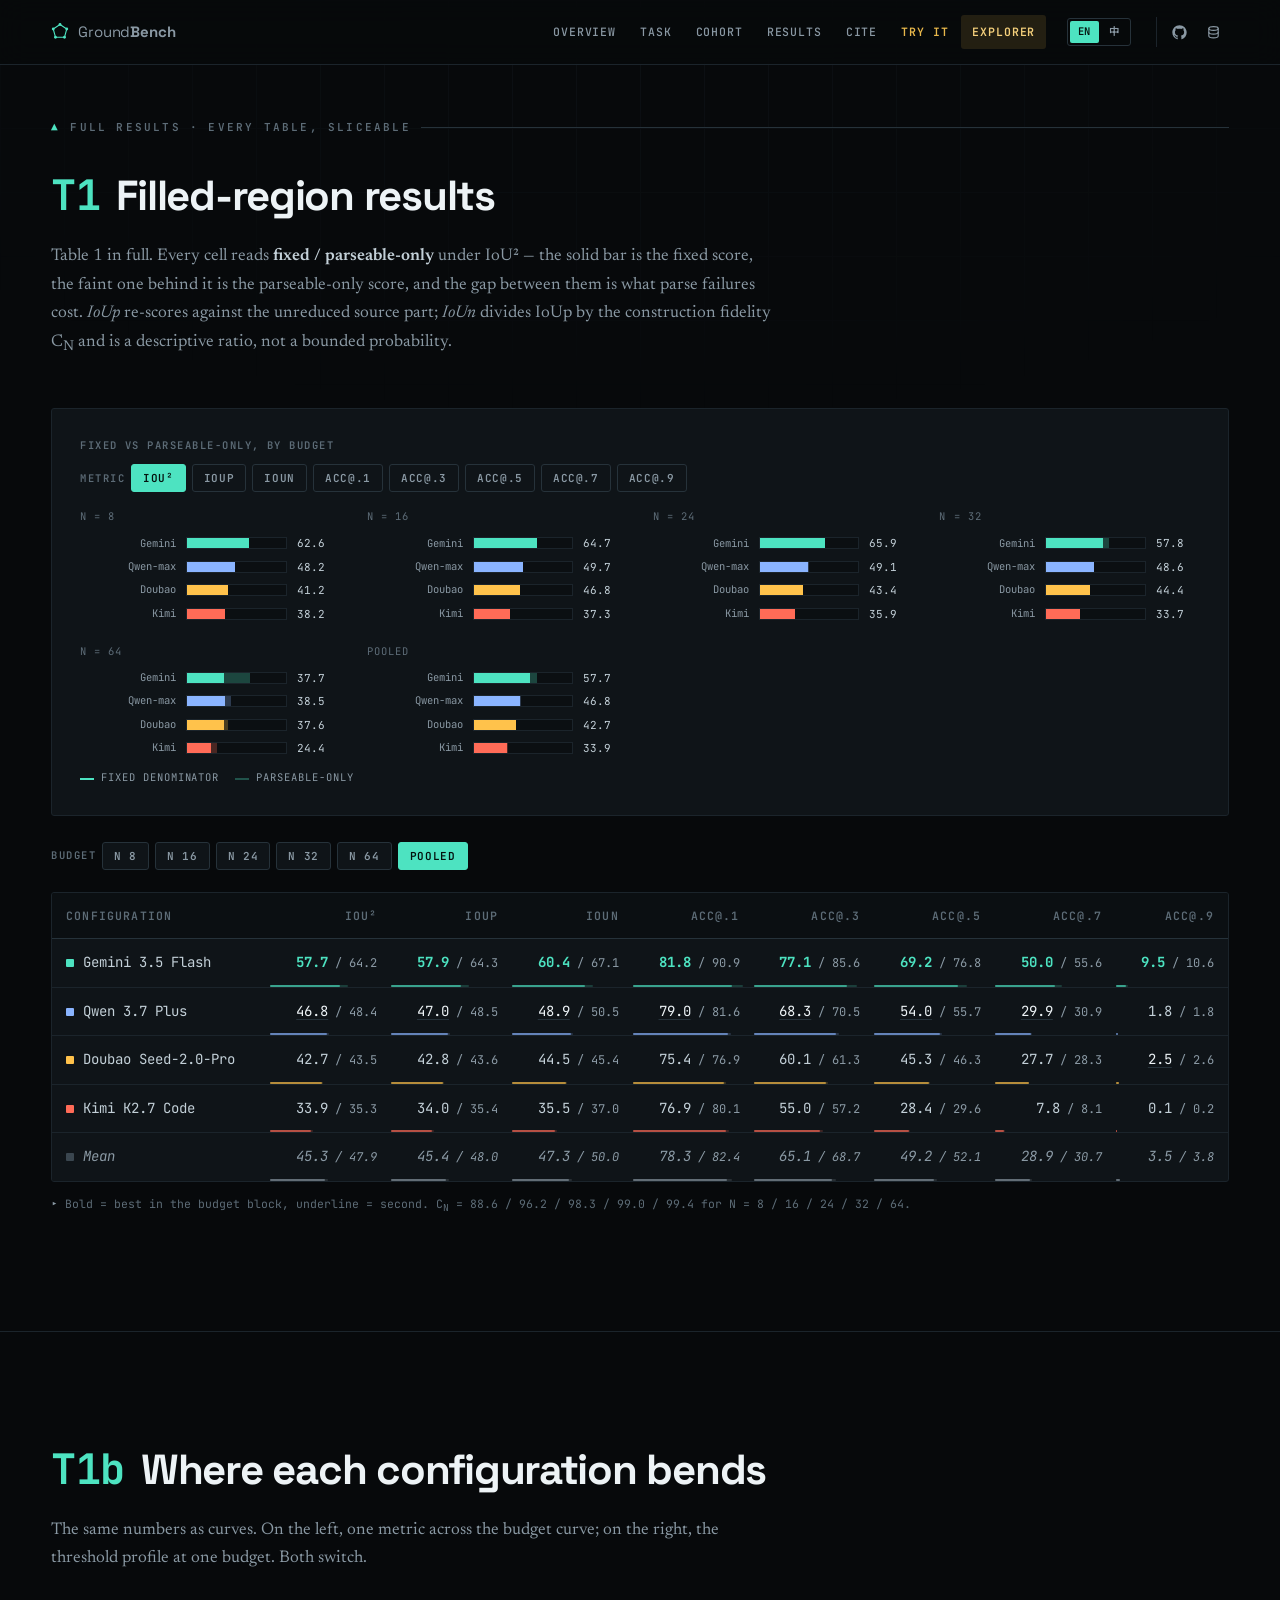
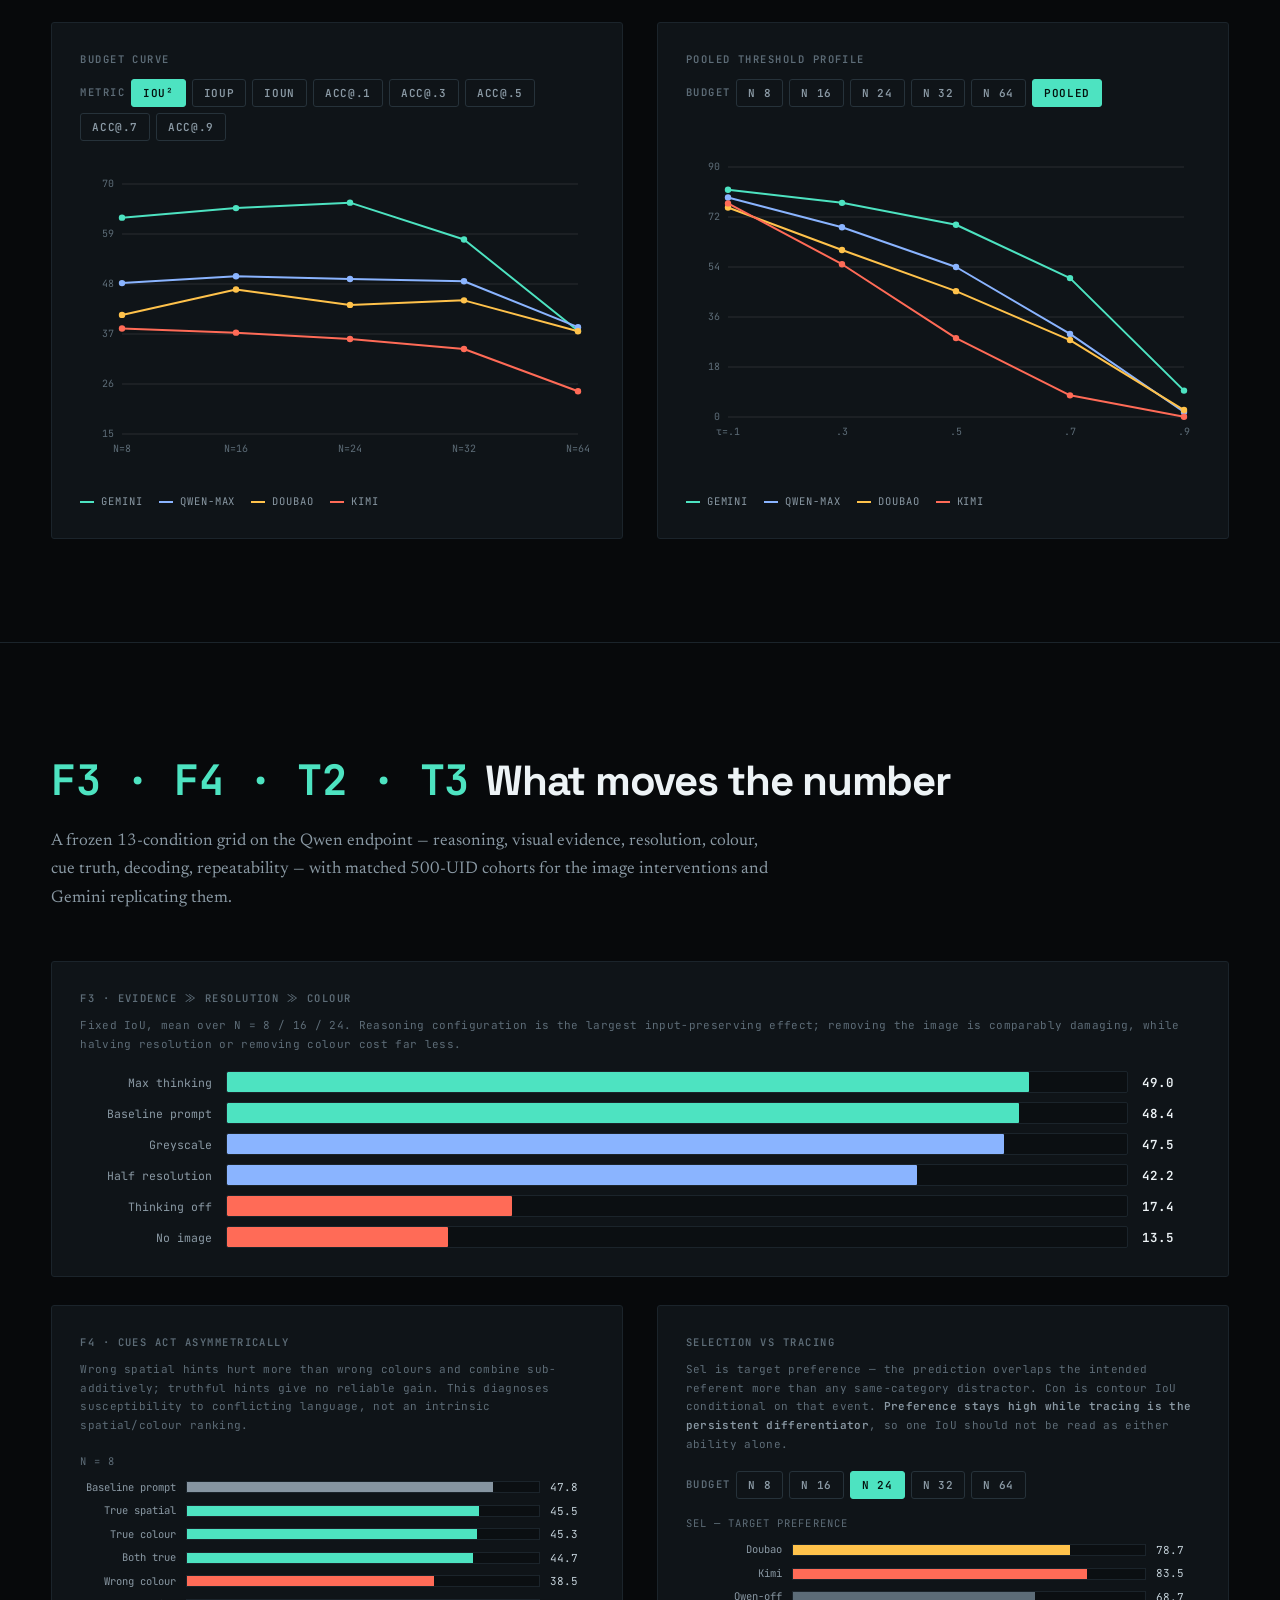
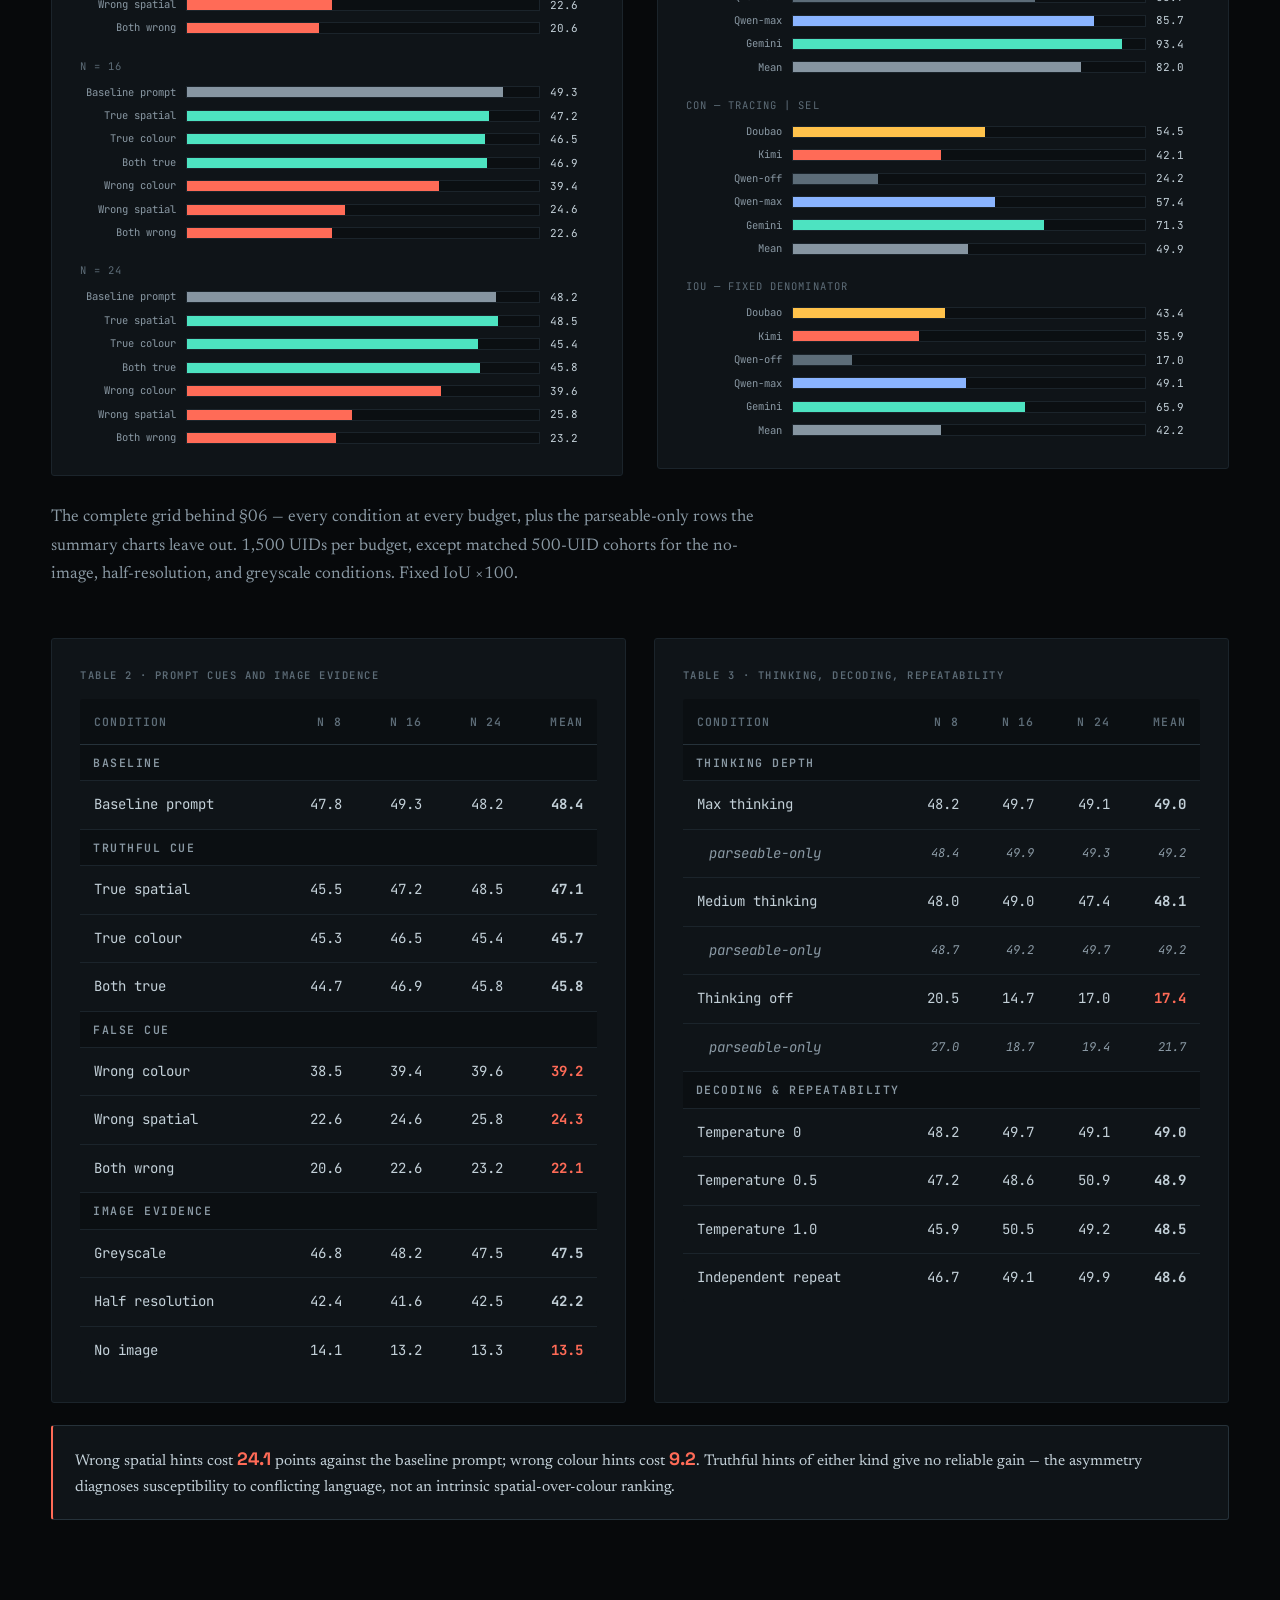
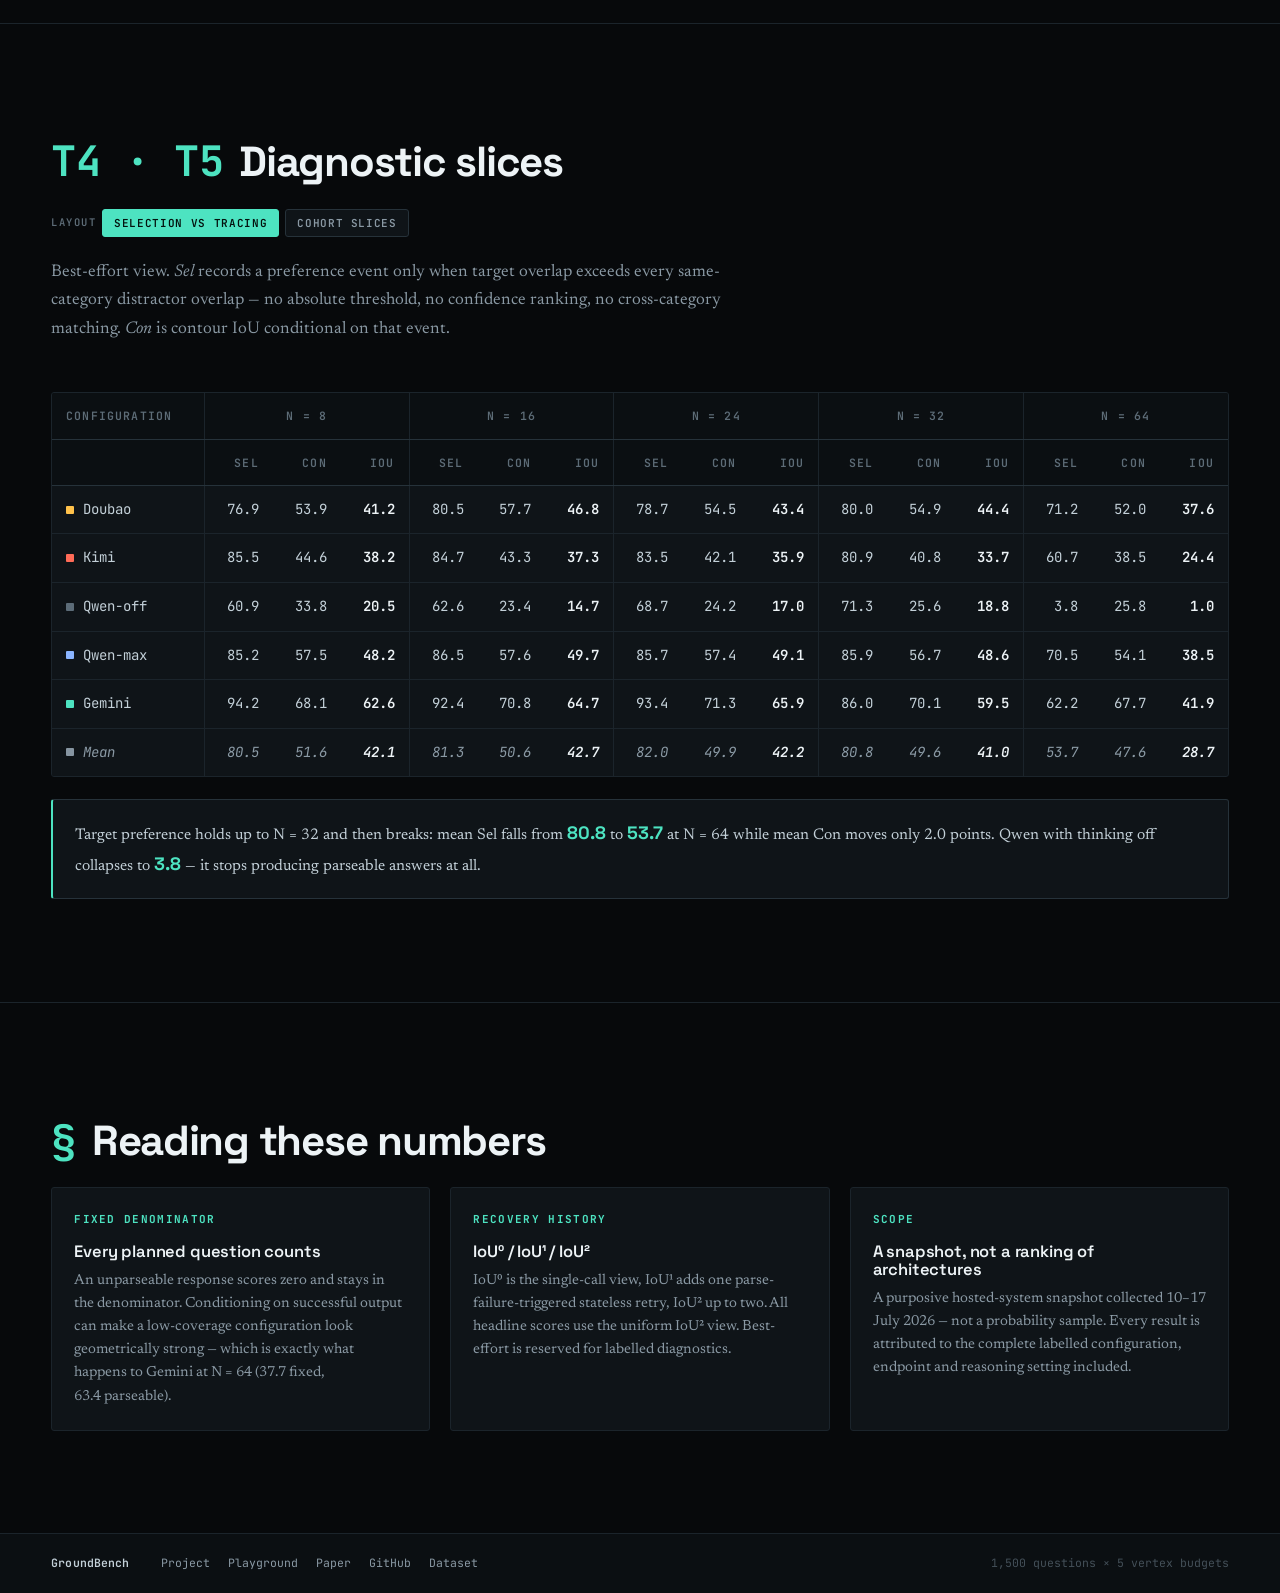
==== commit f5a5f55e: "Follow the repository to its new owner The site repository moved from Social-AI-2026/Groundbench-web" ====
--- a/explorer.html
+++ b/explorer.html
@@ -33,7 +33,7 @@
       <button type="button" class="lang-btn" data-lang="zh">中</button>
     </div>
     <div class="nav-icons">
-      <a href="https://github.com/Social-AI-2026/Groundbench-codebase" target="_blank" rel="noopener" aria-label="Code"><svg viewBox="0 0 24 24" fill="currentColor"><path d="M12 .5C5.65.5.5 5.65.5 12c0 5.08 3.29 9.39 7.86 10.91.58.11.79-.25.79-.56v-2.16c-3.2.7-3.88-1.36-3.88-1.36-.52-1.33-1.28-1.69-1.28-1.69-1.05-.72.08-.7.08-.7 1.16.08 1.77 1.19 1.77 1.19 1.03 1.77 2.71 1.26 3.37.96.1-.75.4-1.26.73-1.55-2.55-.29-5.24-1.28-5.24-5.69 0-1.26.45-2.29 1.19-3.1-.12-.29-.52-1.46.11-3.05 0 0 .97-.31 3.18 1.18.92-.26 1.91-.39 2.89-.39.98 0 1.97.13 2.89.39 2.21-1.49 3.18-1.18 3.18-1.18.63 1.59.23 2.76.11 3.05.74.81 1.19 1.84 1.19 3.1 0 4.42-2.69 5.39-5.25 5.68.41.36.78 1.05.78 2.12v3.14c0 .31.21.67.8.56C20.21 21.38 23.5 17.08 23.5 12 23.5 5.65 18.35.5 12 .5z"/></svg></a>
+      <a href="https://github.com/co-minder/Groundbench-codebase" target="_blank" rel="noopener" aria-label="Code"><svg viewBox="0 0 24 24" fill="currentColor"><path d="M12 .5C5.65.5.5 5.65.5 12c0 5.08 3.29 9.39 7.86 10.91.58.11.79-.25.79-.56v-2.16c-3.2.7-3.88-1.36-3.88-1.36-.52-1.33-1.28-1.69-1.28-1.69-1.05-.72.08-.7.08-.7 1.16.08 1.77 1.19 1.77 1.19 1.03 1.77 2.71 1.26 3.37.96.1-.75.4-1.26.73-1.55-2.55-.29-5.24-1.28-5.24-5.69 0-1.26.45-2.29 1.19-3.1-.12-.29-.52-1.46.11-3.05 0 0 .97-.31 3.18 1.18.92-.26 1.91-.39 2.89-.39.98 0 1.97.13 2.89.39 2.21-1.49 3.18-1.18 3.18-1.18.63 1.59.23 2.76.11 3.05.74.81 1.19 1.84 1.19 3.1 0 4.42-2.69 5.39-5.25 5.68.41.36.78 1.05.78 2.12v3.14c0 .31.21.67.8.56C20.21 21.38 23.5 17.08 23.5 12 23.5 5.65 18.35.5 12 .5z"/></svg></a>
       <a href="https://huggingface.co/datasets/Social-AI-2026/GroundBench" target="_blank" rel="noopener" aria-label="Dataset"><svg viewBox="0 0 24 24" fill="none" stroke="currentColor" stroke-width="1.8" stroke-linecap="round"><ellipse cx="12" cy="5.5" rx="7.5" ry="3"/><path d="M4.5 5.5v6c0 1.66 3.36 3 7.5 3s7.5-1.34 7.5-3v-6"/><path d="M4.5 11.5v6c0 1.66 3.36 3 7.5 3s7.5-1.34 7.5-3v-6"/></svg></a>
     </div>
   </div>
@@ -161,7 +161,7 @@
 <footer>
   <div class="wrap foot">
     <span class="fb">GroundBench</span>
-    <nav class="fl"><a href="index.html" data-t="ft.home">Project</a><a href="playground.html" data-t="ft.try">Playground</a><a href="uploads/GroundBench_Arxiv.pdf" target="_blank" data-t="ft.paper">Paper</a><a href="https://github.com/Social-AI-2026/Groundbench-codebase" target="_blank" rel="noopener" data-t="ft.code">GitHub</a><a href="https://huggingface.co/datasets/Social-AI-2026/GroundBench" target="_blank" rel="noopener" data-t="ft.data">Dataset</a></nav>
+    <nav class="fl"><a href="index.html" data-t="ft.home">Project</a><a href="playground.html" data-t="ft.try">Playground</a><a href="uploads/GroundBench_Arxiv.pdf" target="_blank" data-t="ft.paper">Paper</a><a href="https://github.com/co-minder/Groundbench-codebase" target="_blank" rel="noopener" data-t="ft.code">GitHub</a><a href="https://huggingface.co/datasets/Social-AI-2026/GroundBench" target="_blank" rel="noopener" data-t="ft.data">Dataset</a></nav>
     <span class="fn" data-t="ft.note">1,500 × 5</span>
   </div>
 </footer>
--- a/styles.css
+++ b/styles.css
@@ -1,5 +1,5 @@
 /* ==========================================================================
-   GROUNDINGBENCH — vector-lab theme
+   GROUNDBENCH — vector-lab theme
    box = amber · reference contour = mint · model prediction = coral
    ========================================================================== */
 
@@ -116,7 +116,7 @@
 section.blk{padding:clamp(64px,8vw,112px) 0;position:relative}
 section.blk+section.blk{border-top:1px solid var(--line)}
 .shead{display:flex;align-items:baseline;gap:16px;margin-bottom:12px;flex-wrap:wrap}
-.shead .snum{flex:none}
+.shead .snum{flex:none;font-size:clamp(26px,3.6vw,42px);letter-spacing:-.01em}
 .shead h2{flex:1 1 340px;min-width:0}
 .snum{font-family:var(--mono);font-size:11px;font-weight:700;letter-spacing:.14em;color:var(--ref)}
 .shead h2{font-size:clamp(26px,3.6vw,42px);letter-spacing:-.03em}
@@ -145,6 +145,15 @@
 .figrow.even>*{display:flex;flex-direction:column}
 .figrow.even>*>.panel,.figrow.even>.panel{flex:1}
 .figrow.even .chartbody{flex:1;display:flex;flex-direction:column;justify-content:center;min-height:330px}
+/* §02 — four cards share one row, the two panels beneath share the next, so
+   each pair is equal by construction rather than by hand-matched heights. */
+.s2row{display:grid;grid-template-columns:repeat(4,minmax(0,1fr));gap:14px}
+.s2row>:nth-child(1){grid-area:1/1}
+.s2row>:nth-child(2){grid-area:1/2}
+.s2row>:nth-child(3){grid-area:2/1/auto/span 2}
+.s2row>:nth-child(4){grid-area:1/3}
+.s2row>:nth-child(5){grid-area:1/4}
+.s2row>:nth-child(6){grid-area:2/3/auto/span 2}
 .figcap{font-family:var(--mono);font-size:11px;line-height:1.7;letter-spacing:.03em;color:var(--dim);margin-top:12px}
 .figcap b{color:var(--muted);font-weight:600}
 
@@ -285,6 +294,9 @@
   .hero-sub,.hero-lede{max-width:none}
   .figrow{grid-template-columns:1fr}
   .grid4{grid-template-columns:repeat(2,1fr)}
+  .s2row{grid-template-columns:repeat(2,minmax(0,1fr))}
+  .s2row>*{grid-area:auto}
+  .s2row>.panel{grid-column:span 2}
 }
 @media (max-width:1000px){
   .nav-links{position:fixed;top:64px;left:0;right:0;flex-direction:column;align-items:stretch;gap:0;background:rgba(7,9,11,.97);border-bottom:1px solid var(--line);padding:8px var(--pad) 14px;display:none;max-height:calc(100vh - 64px);overflow-y:auto}
@@ -299,6 +311,8 @@
   .stat:nth-child(odd){border-left:0;padding-left:0}
   .stat:nth-child(n+3){border-top:1px solid var(--line)}
   .grid2,.grid3{grid-template-columns:1fr}
+  .s2row{grid-template-columns:minmax(0,1fr)}
+  .s2row>.panel{grid-column:span 1}
   .bar{grid-template-columns:104px minmax(0,1fr) 48px}
   body{font-size:16.5px}
   #hero-canvas{height:340px}#gap-canvas{height:320px}#algo-canvas{height:300px}
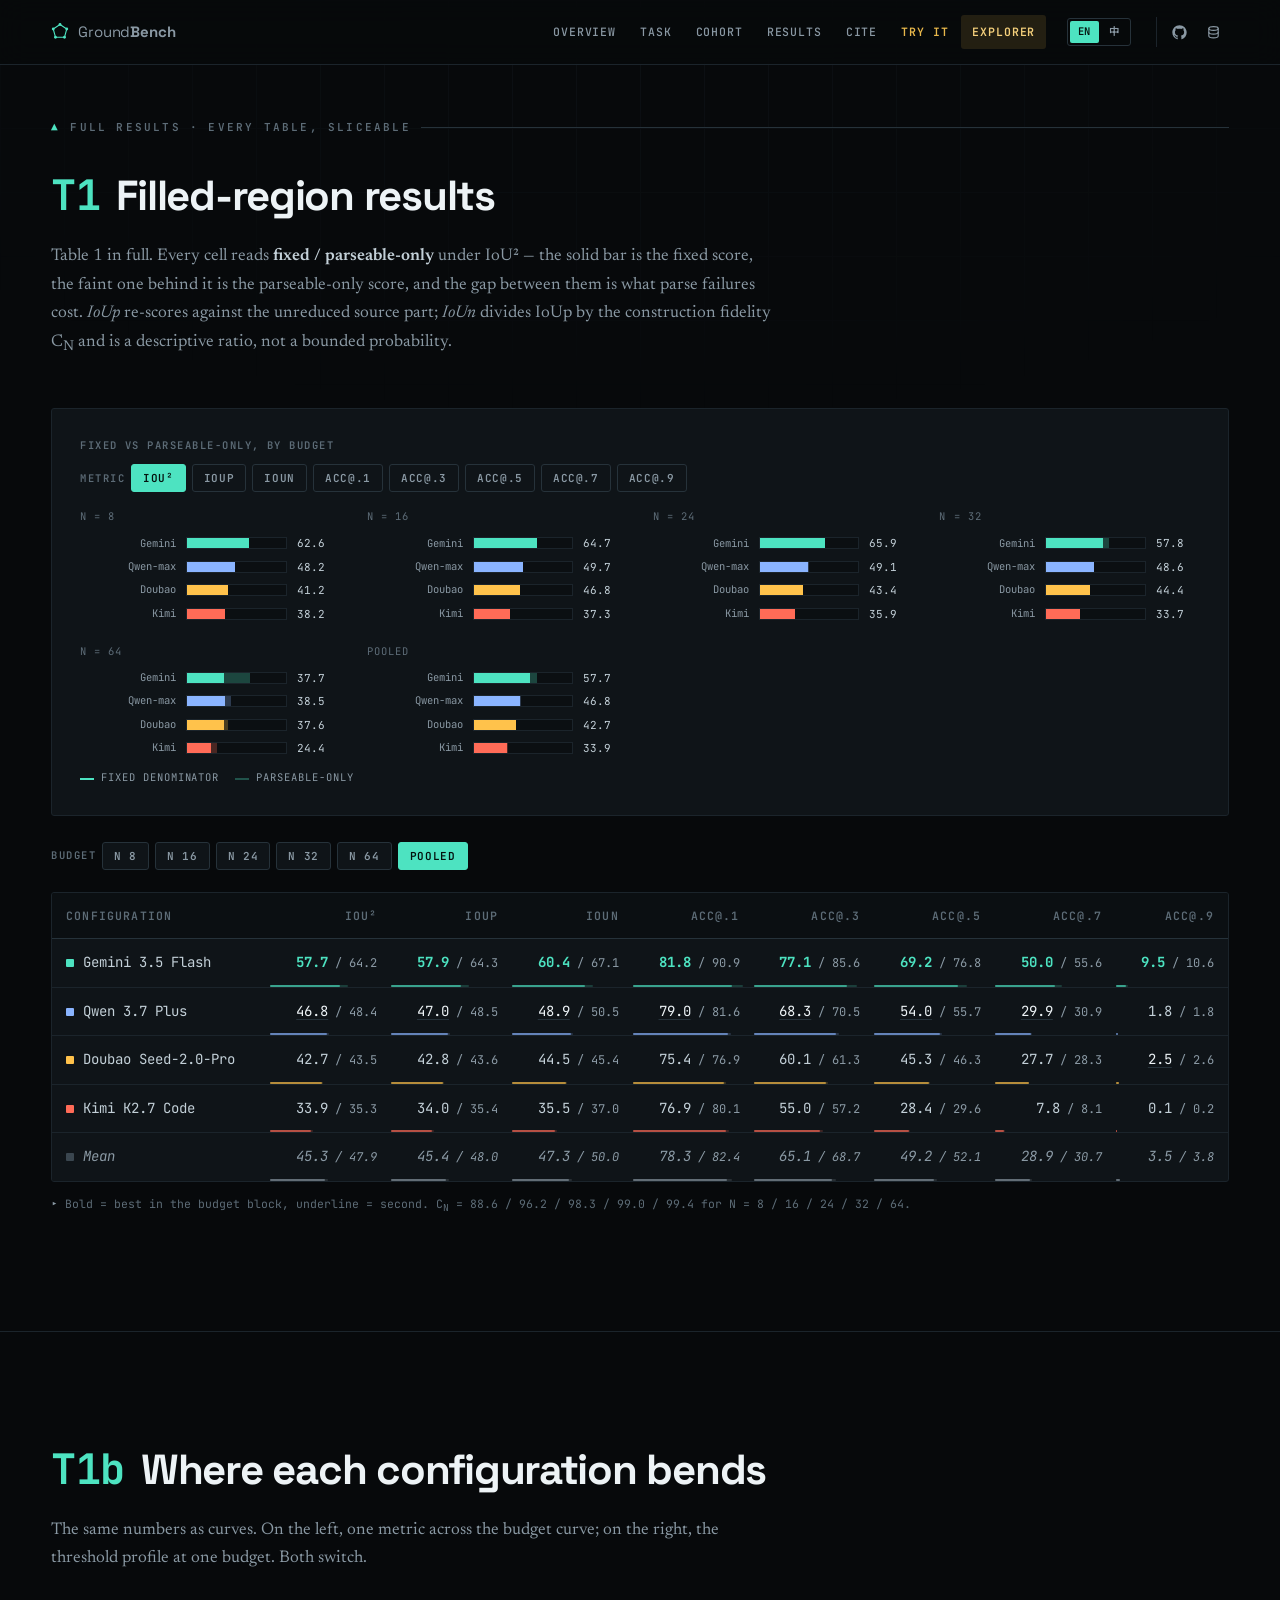
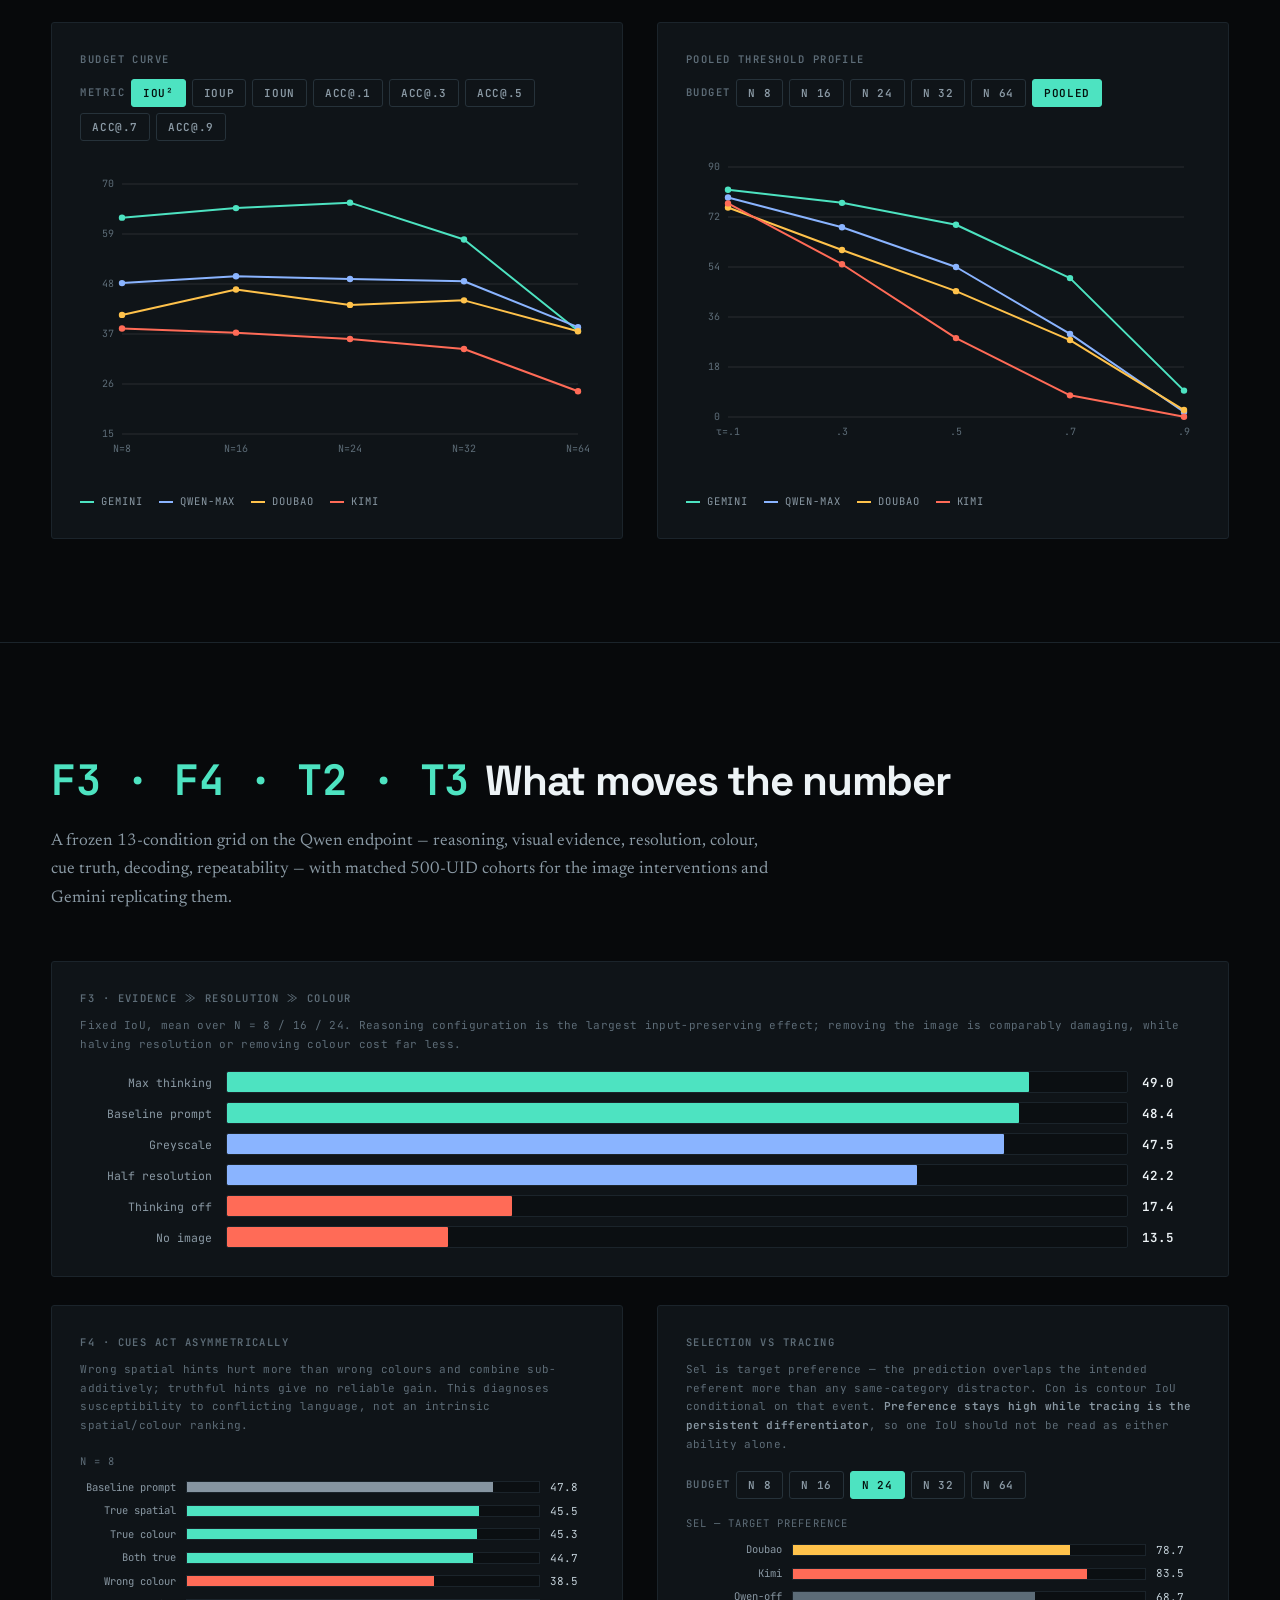
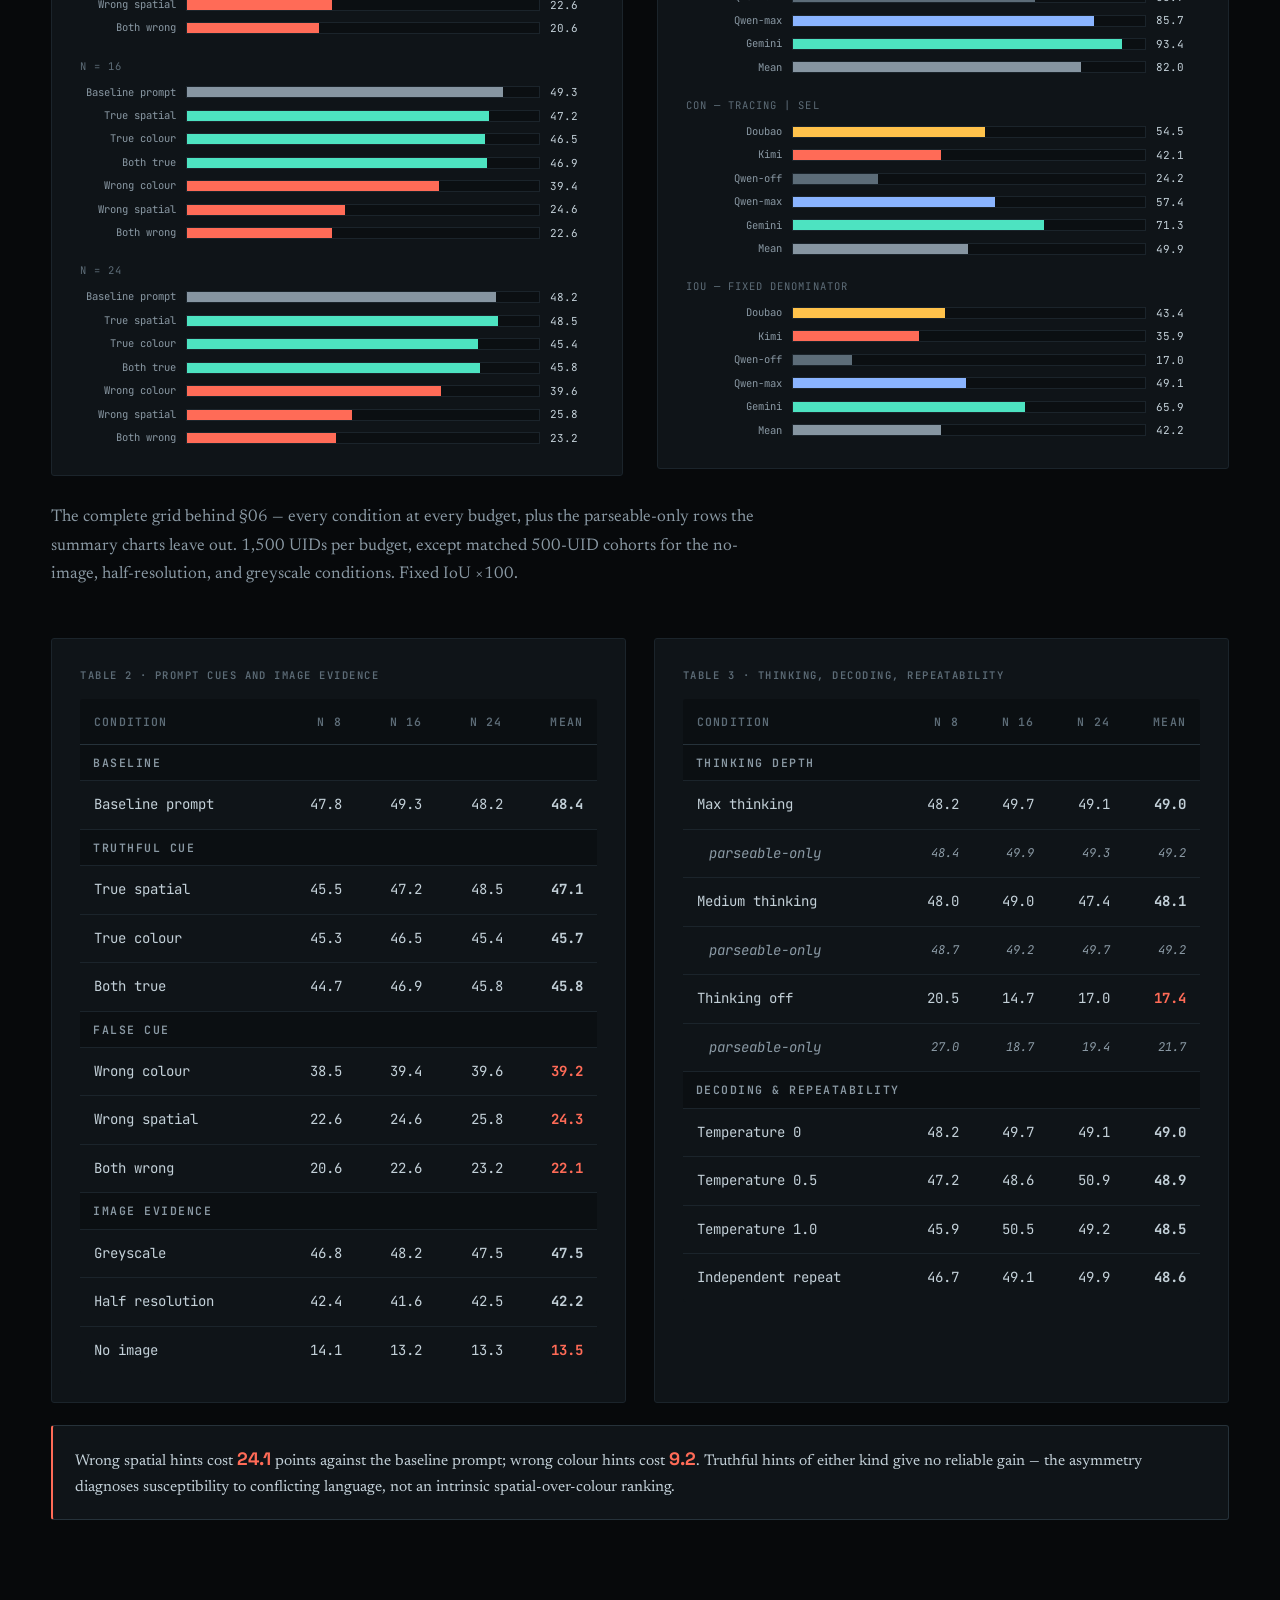
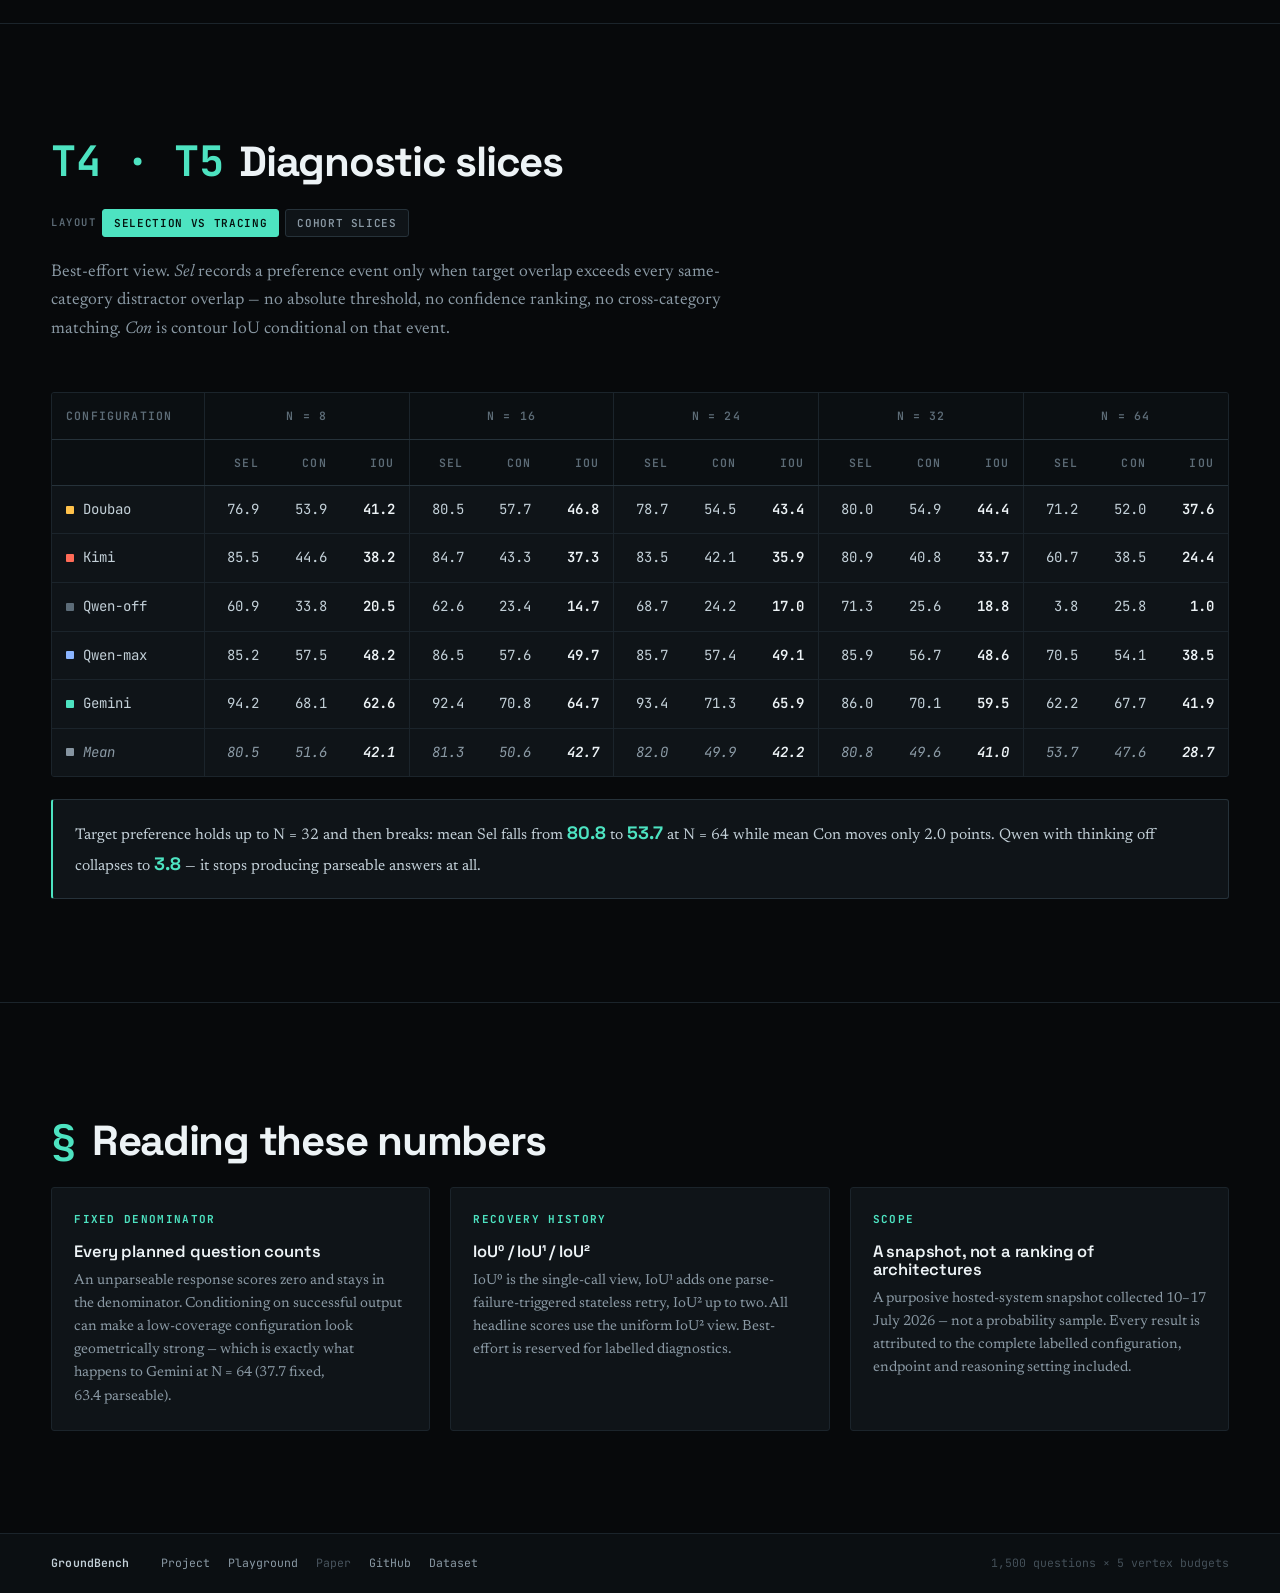
==== commit 5a1d1f25: "Disable paper links until arXiv release" ====
--- a/explorer.html
+++ b/explorer.html
@@ -161,7 +161,7 @@
 <footer>
   <div class="wrap foot">
     <span class="fb">GroundBench</span>
-    <nav class="fl"><a href="index.html" data-t="ft.home">Project</a><a href="playground.html" data-t="ft.try">Playground</a><a href="uploads/GroundBench_Arxiv.pdf" target="_blank" data-t="ft.paper">Paper</a><a href="https://github.com/co-minder/Groundbench-codebase" target="_blank" rel="noopener" data-t="ft.code">GitHub</a><a href="https://huggingface.co/datasets/Social-AI-2026/GroundBench" target="_blank" rel="noopener" data-t="ft.data">Dataset</a></nav>
+    <nav class="fl"><a href="index.html" data-t="ft.home">Project</a><a href="playground.html" data-t="ft.try">Playground</a><span class="off" aria-disabled="true" data-t="ft.paper">Paper</span><a href="https://github.com/co-minder/Groundbench-codebase" target="_blank" rel="noopener" data-t="ft.code">GitHub</a><a href="https://huggingface.co/datasets/Social-AI-2026/GroundBench" target="_blank" rel="noopener" data-t="ft.data">Dataset</a></nav>
     <span class="fn" data-t="ft.note">1,500 × 5</span>
   </div>
 </footer>
--- a/styles.css
+++ b/styles.css
@@ -19,7 +19,6 @@
 
 *{box-sizing:border-box}
 html{scroll-behavior:smooth;scroll-padding-top:96px;-webkit-text-size-adjust:100%}
-html.gated{overflow:hidden}
 body{margin:0;background:var(--bg);color:var(--ink);font-family:var(--serif);font-size:17.5px;line-height:1.68;-webkit-font-smoothing:antialiased;overflow-x:hidden}
 body::before{content:"";position:fixed;inset:0;pointer-events:none;z-index:0;background-image:linear-gradient(var(--line) 1px,transparent 1px),linear-gradient(90deg,var(--line) 1px,transparent 1px);background-size:64px 64px;opacity:.34;mask-image:radial-gradient(ellipse 90% 60% at 50% 0%,#000 0%,transparent 78%)}
 img{max-width:100%;display:block}
@@ -274,19 +273,6 @@
 .foot a{color:var(--muted)}
 .foot a:hover{color:var(--ref)}
 
-/* gate */
-#gate{position:fixed;inset:0;z-index:200;background:var(--bg);display:grid;place-items:center;transition:opacity .35s}
-#gate.out{opacity:0;pointer-events:none}
-#gate form{width:min(400px,88vw);border:1px solid var(--line);background:var(--panel);border-radius:var(--r);padding:30px}
-#gate h1{font-size:19px;margin-bottom:8px}
-#gate p{font-size:13.5px;color:var(--muted);margin-bottom:20px}
-#gate input{width:100%;background:var(--bg-2);border:1px solid var(--line-2);border-radius:var(--r);padding:11px 13px;color:var(--ink);font-family:var(--mono);font-size:13px;outline:0}
-#gate input:focus{border-color:var(--ref)}
-#gate button{width:100%;margin-top:10px;font-family:var(--mono);font-size:12px;font-weight:600;letter-spacing:.1em;text-transform:uppercase;padding:11px;border:0;border-radius:var(--r);background:var(--ref);color:#04120E;cursor:pointer}
-#gate .err{opacity:0;color:var(--pred);font-family:var(--mono);font-size:11.5px;margin:10px 0 0;transition:opacity .2s}
-@keyframes shake{10%,90%{transform:translateX(-2px)}20%,80%{transform:translateX(4px)}30%,50%,70%{transform:translateX(-7px)}40%,60%{transform:translateX(7px)}}
-#gate form.shake{animation:shake .5s}
-
 /* ============================== RESPONSIVE =============================== */
 @media (max-width:1080px){
   .hero-grid{grid-template-columns:1fr;gap:36px}
